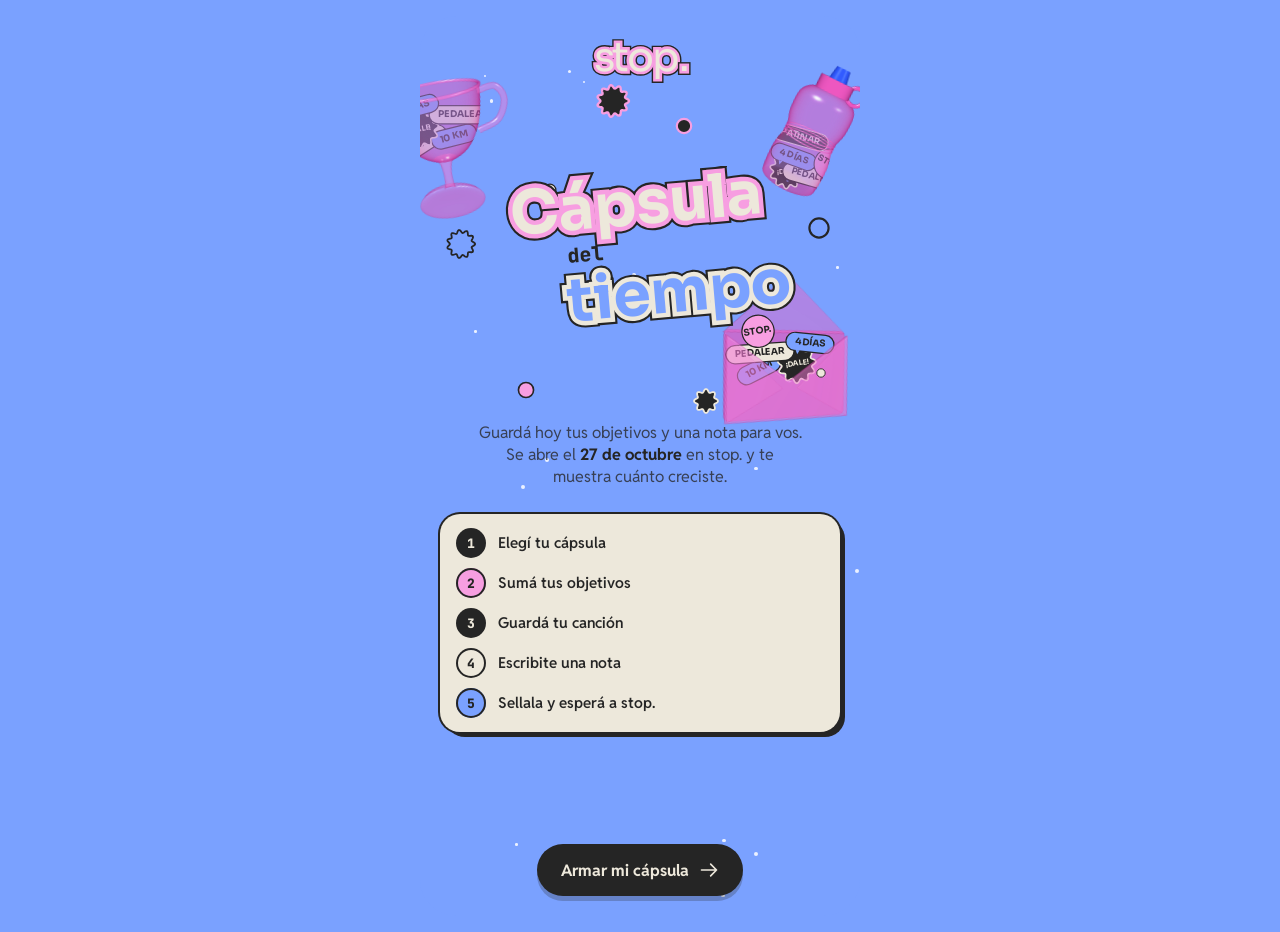
==== docs/index.html @ 155d619b "Canción, contexto, compartir con el grupo y logro Viaje en el tiempo - Paso nuevo para guardar una c" ====
<!doctype html>
<html lang="es">
<head>
  <meta charset="utf-8">
  <meta name="viewport" content="width=device-width, initial-scale=1, viewport-fit=cover">
  <meta name="theme-color" content="#7aa1ff">
  <meta name="description" content="Guardá tus objetivos y una nota para vos. Tu cápsula se abre el 27 de octubre en stop. y te muestra cuánto creciste.">
  <title>Cápsula del tiempo · stop.</title>
  <link rel="icon" href="assets/capsulas/trofeo-frente.png">
  <link rel="preconnect" href="https://fonts.googleapis.com">
  <link rel="preconnect" href="https://fonts.gstatic.com" crossorigin>
  <link href="https://fonts.googleapis.com/css2?family=JetBrains+Mono:wght@700;800&family=Reddit+Sans:wght@400;600;700&family=Sora:wght@400;600;700&display=swap" rel="stylesheet">
  <link rel="stylesheet" href="styles.css">
  <script src="config.js"></script>
  <script src="piezas.js" defer></script>
  <script src="app.js" defer></script>
</head>
<body data-tema="azul">
  <!-- Ícono del candado (botón de sellar y cápsula cerrada). -->
  <svg width="0" height="0" style="position:absolute" aria-hidden="true">
    <defs>
      <symbol id="d-candado" viewBox="0 0 100 100">
        <path d="M32 46V34a18 18 0 0 1 36 0v12" class="tr" style="stroke-width:8"/>
        <rect x="20" y="44" width="60" height="46" rx="12" fill="var(--rosa)" class="tr"/>
        <circle cx="50" cy="64" r="6" fill="var(--oscuro)"/>
        <path d="M50 66v10" class="tr"/>
      </symbol>
    </defs>
  </svg>

  <main class="app" id="app">

    <!-- ============ INICIO ============ -->
    <section class="pantalla pantalla--inicio" id="p-inicio" data-tema="azul" aria-labelledby="t-inicio">
      <div class="cielo" aria-hidden="true"></div>
      <header class="top" data-anim>
        <span class="header__lado" aria-hidden="true"></span>
        <span class="marca" role="img" aria-label="stop."><span class="sticker sticker--rosa" data-texto="stop" aria-hidden="true">stop</span><span class="sticker sticker--rosa marca__punto" data-texto="." aria-hidden="true">.</span></span>
        <span class="header__lado" aria-hidden="true"></span>
      </header>

      <!-- estado: sin cápsula -->
      <div class="estado" data-estado="vacio">
        <div class="hero">
          <div class="flotantes" id="flot-inicio" aria-hidden="true"></div>
          <div class="deco" id="deco-inicio" aria-hidden="true"></div>
          <h1 class="hero__titulo" id="t-inicio" tabindex="-1">
            <span class="sticker sticker--rosa" data-texto="Cápsula">Cápsula</span>
            <span class="hero__del">del</span>
            <span class="sticker sticker--crema" data-texto="tiempo">tiempo</span>
          </h1>
        </div>
        <p class="bajada bajada--centro" data-anim>Guardá hoy tus objetivos y una nota para vos. Se abre el <strong data-fecha-evento>27 de octubre</strong> en stop. y te muestra cuánto creciste.</p>
        <ol class="pasos" data-anim>
          <li><b>1</b><span>Elegí tu cápsula</span></li>
          <li><b>2</b><span>Sumá tus objetivos</span></li>
          <li><b>3</b><span>Guardá tu canción</span></li>
          <li><b>4</b><span>Escribite una nota</span></li>
          <li><b>5</b><span>Sellala y esperá a stop.</span></li>
        </ol>
      </div>

      <!-- estado: sellada, esperando -->
      <div class="estado" data-estado="sellada" hidden>
        <p class="etiqueta" data-anim>tu cápsula está sellada</p>
        <div class="escena escena--espera" data-anim>
          <div class="deco" id="deco-espera" aria-hidden="true"></div>
          <div class="envase-slot envase-slot--grande flota" id="envase-espera"></div>
          <span class="candado-badge" aria-hidden="true"><svg viewBox="0 0 100 100"><use href="#d-candado"/></svg></span>
        </div>
        <p class="espera__evento" data-anim>Se abre en <strong id="espera-evento"></strong></p>
        <div class="cuenta" id="cuenta" role="timer" aria-live="off" data-anim>
          <div><b data-u="d">00</b><span>días</span></div>
          <div><b data-u="h">00</b><span>horas</span></div>
          <div><b data-u="m">00</b><span>min</span></div>
          <div><b data-u="s">00</b><span>seg</span></div>
        </div>
        <p class="espera__fecha" id="espera-fecha" data-anim></p>
      </div>

      <!-- estado: lista para abrir -->
      <div class="estado" data-estado="lista" hidden>
        <p class="etiqueta etiqueta--vivo" data-anim>stop. en vivo</p>
        <div class="escena escena--espera" data-anim>
          <div class="rayos" aria-hidden="true"></div>
          <div class="deco" id="deco-lista" aria-hidden="true"></div>
          <div class="envase-slot envase-slot--grande tiembla" id="envase-lista"></div>
        </div>
        <h1 class="titulo-grande" data-anim>¡Tu cápsula se desbloqueó!</h1>
        <p class="bajada bajada--centro" id="lista-texto" data-anim></p>
      </div>

      <!-- estado: ya abierta -->
      <div class="estado" data-estado="abierta" hidden>
        <p class="etiqueta" data-anim>tu última cápsula</p>
        <div class="resumen-mini" id="resumen-mini" data-anim></div>
      </div>

      <footer class="pie" data-anim>
        <div class="acciones">
          <button class="btn btn--primario" id="btn-inicio" type="button">
            <span class="btn__texto">Armar mi cápsula</span>
            <svg viewBox="0 0 24 24" aria-hidden="true"><path d="M3 12h18M14 5l7 7-7 7"/></svg>
          </button>
          <button class="btn btn--secundario" id="btn-inicio-2" type="button" hidden></button>
        </div>
        <button class="link" id="btn-simular" type="button" hidden>Demo: simular que llegó el 27/10</button>
      </footer>
    </section>

    <!-- ============ CÓMO FUNCIONA (explicación, se puede omitir) ============ -->
    <section class="pantalla pantalla--intro" id="p-intro" data-tema="negro" aria-labelledby="t-intro" hidden>
      <div class="cielo" aria-hidden="true"></div>
      <header class="header" data-anim>
        <button class="icon-btn" data-volver type="button" aria-label="Volver">
          <svg viewBox="0 0 24 24" aria-hidden="true"><path d="M21 12H3M10 5l-7 7 7 7"/></svg>
        </button>
        <div class="barras-intro" id="barras-intro" aria-hidden="true"><i></i><i></i><i></i></div>
        <button class="link link--omitir" id="intro-omitir" type="button">Omitir</button>
      </header>
      <div class="collage" id="collage-intro" aria-hidden="true"></div>
      <div class="intro__textos" aria-live="polite">
        <span class="paso" id="intro-paso">1 de 3</span>
        <h1 class="intro__titulo" id="t-intro" tabindex="-1"></h1>
        <p class="bajada bajada--centro" id="intro-texto"></p>
      </div>
      <footer class="pie">
        <button class="btn btn--primario btn--ancho" id="intro-sig" type="button">
          <span class="btn__texto">Siguiente</span>
          <svg viewBox="0 0 24 24" aria-hidden="true"><path d="M3 12h18M14 5l7 7-7 7"/></svg>
        </button>
      </footer>
    </section>

    <!-- ============ PASO 1 · CÁPSULA ============ -->
    <section class="pantalla" id="p-envase" data-tema="negro" aria-labelledby="t-envase" hidden>
      <div class="cielo" aria-hidden="true"></div>
      <header class="header" data-anim>
        <button class="icon-btn" data-volver type="button" aria-label="Volver">
          <svg viewBox="0 0 24 24" aria-hidden="true"><path d="M21 12H3M10 5l-7 7 7 7"/></svg>
        </button>
        <div class="header__centro">
          <span class="paso">paso 1 de 5</span>
          <h1 class="header__titulo" id="t-envase" tabindex="-1">Elegí tu cápsula</h1>
        </div>
        <span class="header__lado" aria-hidden="true"></span>
      </header>

      <p class="pregunta" data-anim>¿Dónde vas a guardar tus objetivos?</p>

      <div class="carrusel" id="carrusel" role="radiogroup" aria-label="Tipo de cápsula" data-anim></div>
      <div class="puntos" id="puntos"></div>

      <footer class="pie" data-anim>
        <button class="btn btn--primario btn--ancho" data-siguiente type="button">
          Siguiente
          <svg viewBox="0 0 24 24" aria-hidden="true"><path d="M3 12h18M14 5l7 7-7 7"/></svg>
        </button>
        <div class="progreso" aria-hidden="true"><i class="on"></i><i></i><i></i><i></i><i></i></div>
      </footer>
    </section>

    <!-- ============ PASO 2 · OBJETIVOS ============ -->
    <section class="pantalla" id="p-objetivos" data-tema="azul" aria-labelledby="t-objetivos" hidden>
      <div class="cielo" aria-hidden="true"></div>
      <header class="header" data-anim>
        <button class="icon-btn" data-volver type="button" aria-label="Volver">
          <svg viewBox="0 0 24 24" aria-hidden="true"><path d="M21 12H3M10 5l-7 7 7 7"/></svg>
        </button>
        <div class="header__centro">
          <span class="paso">paso 2 de 5</span>
          <h1 class="header__titulo" id="t-objetivos" tabindex="-1">Sumá tus objetivos</h1>
        </div>
        <span class="header__lado" aria-hidden="true"></span>
      </header>

      <div class="contenido">
        <div class="llenando" data-anim>
          <div class="llenando__cap" id="cap-objetivos" aria-hidden="true"></div>
          <p class="llenando__txt" id="cap-contador" aria-live="polite">Tu cápsula está vacía</p>
        </div>
        <div class="pregunta-card" data-anim>
          <p class="pregunta-card__texto" id="pregunta" aria-live="polite"></p>
          <div class="pregunta-card__acciones">
            <button class="mini-btn mini-btn--fuerte" id="btn-sumar" type="button">
              <svg viewBox="0 0 24 24" aria-hidden="true"><path d="M12 5v14M5 12h14"/></svg>
              Sumar
            </button>
            <button class="mini-btn" id="btn-pregunta" type="button">
              <svg viewBox="0 0 24 24" aria-hidden="true"><path d="M4 12a8 8 0 0 1 14-5.3M20 12a8 8 0 0 1-14 5.3M18 3v4h-4M6 21v-4h4"/></svg>
              Otra pregunta
            </button>
            <button class="mini-btn" id="btn-aleatorio" type="button">
              <svg viewBox="0 0 24 24" aria-hidden="true"><path d="M3 7h3l10 10h5M3 17h3l3-3M14 10l2-3h5M18 4l3 3-3 3M18 14l3 3-3 3"/></svg>
              Aleatorio
            </button>
          </div>
        </div>
        <p class="ayuda" data-anim>Sumá todas las que quieras (hasta 6). Cada una entra a tu cápsula.</p>
        <div class="chips" id="chips" role="group" aria-label="Objetivos" data-anim></div>
        <div class="metas" id="metas" aria-live="polite"></div>
      </div>

      <footer class="pie" data-anim>
        <button class="btn btn--primario btn--ancho" data-siguiente type="button" aria-disabled="true">
          Siguiente
          <svg viewBox="0 0 24 24" aria-hidden="true"><path d="M3 12h18M14 5l7 7-7 7"/></svg>
        </button>
        <div class="progreso" aria-hidden="true"><i></i><i class="on"></i><i></i><i></i><i></i></div>
      </footer>
    </section>

    <!-- ============ PASO 3 · CANCIÓN ============ -->
    <section class="pantalla" id="p-cancion" data-tema="negro" aria-labelledby="t-cancion" hidden>
      <div class="cielo" aria-hidden="true"></div>
      <header class="header" data-anim>
        <button class="icon-btn" data-volver type="button" aria-label="Volver">
          <svg viewBox="0 0 24 24" aria-hidden="true"><path d="M21 12H3M10 5l-7 7 7 7"/></svg>
        </button>
        <div class="header__centro">
          <span class="paso">paso 3 de 5</span>
          <h1 class="header__titulo" id="t-cancion" tabindex="-1">Tu canción para darlo todo</h1>
        </div>
        <span class="header__lado" aria-hidden="true"></span>
      </header>

      <div class="contenido">
        <p class="bajada bajada--centro" data-anim>La que te pone en movimiento. Va a sonar cuando abras la cápsula el 27/10.</p>
        <div class="disco-elegido" id="disco-elegido" data-anim aria-live="polite"></div>
        <div class="buscador" data-anim>
          <svg viewBox="0 0 24 24" aria-hidden="true"><circle cx="11" cy="11" r="7"/><path d="M20 20l-4-4"/></svg>
          <label class="sr" for="in-cancion">Buscar una canción</label>
          <input id="in-cancion" type="search" placeholder="Buscá una canción o artista" autocomplete="off" enterkeyhint="search">
          <button class="mini-btn mini-btn--claro" id="btn-cancion-azar" type="button">
            <svg viewBox="0 0 24 24" aria-hidden="true"><path d="M3 7h3l10 10h5M3 17h3l3-3M14 10l2-3h5M18 4l3 3-3 3M18 14l3 3-3 3"/></svg>
            Aleatorio
          </button>
        </div>
        <ul class="canciones" id="canciones" role="listbox" aria-label="Canciones" data-anim></ul>
      </div>

      <footer class="pie" data-anim>
        <button class="btn btn--primario btn--ancho" data-siguiente type="button" aria-disabled="true">
          Siguiente
          <svg viewBox="0 0 24 24" aria-hidden="true"><path d="M3 12h18M14 5l7 7-7 7"/></svg>
        </button>
        <div class="progreso" aria-hidden="true"><i></i><i></i><i class="on"></i><i></i><i></i></div>
      </footer>
    </section>

    <!-- ============ PASO 4 · NOTA ============ -->
    <section class="pantalla" id="p-nota" data-tema="crema" aria-labelledby="t-nota" hidden>
      <div class="cielo" aria-hidden="true"></div>
      <header class="header" data-anim>
        <button class="icon-btn" data-volver type="button" aria-label="Volver">
          <svg viewBox="0 0 24 24" aria-hidden="true"><path d="M21 12H3M10 5l-7 7 7 7"/></svg>
        </button>
        <div class="header__centro">
          <span class="paso">paso 4 de 5</span>
          <h1 class="header__titulo" id="t-nota" tabindex="-1">Escribite una nota</h1>
        </div>
        <button class="link link--omitir" id="btn-omitir" type="button">Omitir</button>
      </header>

      <div class="contenido">
        <div class="preview" data-anim>
          <span class="preview__label">Así la vas a leer el 27/10</span>
          <div class="deco" id="deco-nota" aria-hidden="true"></div>
          <div class="nota-slot" id="slot-nota" role="img" aria-label="Vista previa de tu nota"></div>
        </div>

        <form id="form" novalidate autocomplete="off">
          <div class="campo" data-anim>
            <label class="campo__label" for="in-para">¿Para quién es?</label>
            <div class="input">
              <span class="input__prefijo" aria-hidden="true">para:</span>
              <input id="in-para" name="para" type="text" maxlength="20" value="mi yo del futuro"
                     autocapitalize="none" spellcheck="false" enterkeyhint="next">
            </div>
          </div>

          <div class="campo" id="campo-msg" data-anim>
            <label class="campo__label" for="in-msg">Tu mensaje</label>
            <div class="comienzos" role="group" aria-labelledby="ayuda-comienzos">
              <span class="comienzos__ayuda" id="ayuda-comienzos">Tocá una frase para empezar, o escribí lo tuyo</span>
              <div class="comienzos__lista">
                <button type="button" class="comienzo">Si estás leyendo esto</button>
                <button type="button" class="comienzo">Hoy me prometo</button>
                <button type="button" class="comienzo">No te olvides de</button>
                <button type="button" class="comienzo">Ojalá ya estés</button>
              </div>
            </div>
            <div class="textarea">
              <textarea id="in-msg" name="mensaje" maxlength="150" rows="3" placeholder="Hola, yo del futuro…"
                        enterkeyhint="done" aria-describedby="cont-msg"></textarea>
              <span class="contador contador--in" id="cont-msg">0 / 150</span>
            </div>
          </div>

          <fieldset class="campo colores" data-anim>
            <legend class="campo__label">Color de la nota</legend>
            <div class="colores__lista">
              <label class="swatch"><input type="radio" name="color" value="azul" checked><span class="swatch__c" style="--c:#7aa1ff"></span><span class="sr">Azul</span></label>
              <label class="swatch"><input type="radio" name="color" value="rosa"><span class="swatch__c" style="--c:#f79ee1"></span><span class="sr">Rosa</span></label>
            </div>
          </fieldset>
        </form>
      </div>

      <footer class="pie" data-anim>
        <button class="btn btn--primario btn--ancho" data-siguiente type="button" aria-disabled="true">
          Siguiente
          <svg viewBox="0 0 24 24" aria-hidden="true"><path d="M3 12h18M14 5l7 7-7 7"/></svg>
        </button>
        <div class="progreso" aria-hidden="true"><i></i><i></i><i></i><i class="on"></i><i></i></div>
      </footer>
    </section>

    <!-- ============ PASO 5 · SELLAR ============ -->
    <section class="pantalla" id="p-sellar" data-tema="negro" aria-labelledby="t-sellar" hidden>
      <div class="cielo" aria-hidden="true"></div>
      <header class="header" data-anim>
        <button class="icon-btn" data-volver type="button" aria-label="Volver">
          <svg viewBox="0 0 24 24" aria-hidden="true"><path d="M21 12H3M10 5l-7 7 7 7"/></svg>
        </button>
        <div class="header__centro">
          <span class="paso">paso 5 de 5</span>
          <h1 class="header__titulo" id="t-sellar" tabindex="-1">Sellala y mandala al 27/10</h1>
        </div>
        <span class="header__lado" aria-hidden="true"></span>
      </header>

      <div class="escena escena--sellar">
        <div class="deco" id="deco-sellar" aria-hidden="true"></div>
        <div class="nota-slot nota-slot--sellar" id="slot-sellar"></div>
        <div class="silueta" id="silueta-sellar" aria-hidden="true"></div>
        <div class="envase-slot envase-slot--grande" id="envase-sellar"></div>
        <span class="sello" id="sello" aria-hidden="true">s.</span>
        <div class="destello-sello" id="destello" aria-hidden="true"></div>
      </div>

      <footer class="pie" data-anim>
        <button class="mantener" id="btn-sellar" type="button" aria-describedby="ayuda-sellar">
          <svg class="mantener__aro" viewBox="0 0 80 80" aria-hidden="true"><circle cx="40" cy="40" r="36"/><circle class="mantener__avance" cx="40" cy="40" r="36"/></svg>
          <svg class="mantener__icono" viewBox="0 0 100 100" aria-hidden="true"><use href="#d-candado"/></svg>
        </button>
        <span class="ayuda-sellar" id="ayuda-sellar">Mantené presionado para sellar</span>
        <div class="progreso" aria-hidden="true"><i></i><i></i><i></i><i></i><i class="on"></i></div>
      </footer>
    </section>

    <!-- ============ SELLADA (toda la pantalla es la pieza para compartir) ============ -->
    <section class="pantalla pantalla--exito" id="p-sellada" data-tema="negro" aria-labelledby="t-sellada" hidden>
      <div class="cielo" aria-hidden="true"></div>
      <div class="deco" id="deco-exito" aria-hidden="true"></div>
      <header class="top">
        <span class="header__lado" aria-hidden="true"></span>
        <span class="marca marca--chica" role="img" aria-label="stop."><span class="sticker sticker--rosa" data-texto="stop" aria-hidden="true">stop</span><span class="sticker sticker--rosa marca__punto" data-texto="." aria-hidden="true">.</span></span>
        <button class="icon-btn" id="btn-cerrar" type="button" aria-label="Volver al inicio">
          <svg viewBox="0 0 24 24" aria-hidden="true"><path d="M5 5l14 14M19 5L5 19"/></svg>
        </button>
      </header>
      <div class="pieza" id="pieza">
        <span class="pieza__kicker">mi cápsula del tiempo</span>
        <h1 class="sticker sticker--azul sticker--grande" id="t-sellada" tabindex="-1" data-texto="¡Sellada!">¡Sellada!</h1>
        <div class="envase-slot envase-slot--pieza flota" id="envase-exito"></div>
        <p class="pieza__texto" id="pieza-texto"></p>
        <ul class="pieza__datos" id="pieza-datos"></ul>
      </div>
      <footer class="pie pie--compartir">
        <p class="ayuda ayuda--centro">Sacale captura y compartila en tus historias o share.</p>
        <div class="acciones acciones--fila">
          <button class="btn btn--primario" id="btn-historias" type="button">
            <svg viewBox="0 0 24 24" aria-hidden="true"><path d="M12 15V3M7 8l5-5 5 5M5 13v6a2 2 0 0 0 2 2h10a2 2 0 0 0 2-2v-6"/></svg>
            Historias o share
          </button>
          <button class="btn btn--secundario" data-grupo type="button">
            <svg viewBox="0 0 24 24" aria-hidden="true"><circle cx="9" cy="8" r="3.5"/><circle cx="17" cy="9" r="2.5"/><path d="M3 20c0-3.3 2.7-6 6-6s6 2.7 6 6M15 14.5c2.8 0 5 2 5 5"/></svg>
            Mi grupo
          </button>
        </div>
        <button class="link" id="btn-listo" type="button">Listo, volver al inicio</button>
      </footer>
    </section>
  </main>

  <!-- ============ HISTORIA (apertura estilo stories) ============ -->
  <div class="historia" id="historia" role="dialog" aria-modal="true" aria-label="Tu cápsula abierta" hidden>
    <div class="historia__barras" id="barras"></div>
    <button class="icon-btn historia__cerrar" id="historia-cerrar" type="button" aria-label="Cerrar">
      <svg viewBox="0 0 24 24" aria-hidden="true"><path d="M5 5l14 14M19 5L5 19"/></svg>
    </button>
    <div class="historia__slides" id="slides"></div>
    <button class="historia__zona historia__zona--atras" id="zona-atras" type="button" aria-label="Anterior"></button>
    <button class="historia__zona historia__zona--adelante" id="zona-adelante" type="button" aria-label="Siguiente"></button>
    <p class="historia__ayuda" id="historia-ayuda">Tocá para seguir</p>
  </div>

  <!-- ============ CARGA (stickers motivacionales, se puede omitir) ============ -->
  <div class="carga" id="carga" data-tema="negro" role="status" aria-live="polite" hidden>
    <div class="cielo" aria-hidden="true"></div>
    <button class="link link--omitir carga__omitir" id="carga-omitir" type="button">Omitir</button>
    <div class="collage" id="collage-carga" aria-hidden="true"></div>
    <p class="carga__texto" id="carga-texto"></p>
    <div class="carga__barra" aria-hidden="true"><i></i></div>
  </div>

  <!-- Compartir con tu grupo dentro de SPOT! -->
  <dialog class="sheet sheet--grupo" id="dlg-grupo" aria-labelledby="dlg-grupo-titulo">
    <span class="sheet__asa" aria-hidden="true"></span>
    <h2 id="dlg-grupo-titulo">Compartir con tu grupo</h2>
    <p id="dlg-grupo-texto">Tu grupo de SPOT! va a ver tu progreso.</p>
    <ul class="grupos" id="grupos"></ul>
    <div class="acciones">
      <button class="btn btn--primario btn--ancho" id="grupo-enviar" type="button" aria-disabled="true">Enviar</button>
      <button class="btn btn--secundario" id="grupo-cancelar" type="button">Cancelar</button>
    </div>
  </dialog>
  <div class="toast" id="toast" role="status" aria-live="polite" hidden></div>

  <dialog class="sheet" id="dlg-borrar" aria-labelledby="dlg-titulo">
    <h2 id="dlg-titulo">¿Romper la cápsula?</h2>
    <p>Se borra la que tenés sellada en este teléfono y empezás de nuevo.</p>
    <div class="acciones">
      <button class="btn btn--primario" id="dlg-seguir" type="button">Mejor no</button>
      <button class="btn btn--secundario" id="dlg-confirmar" type="button">Romperla</button>
    </div>
  </dialog>
</body>
</html>
---- docs/styles.css ----
/* ===== Cápsula del tiempo · stop. — identidad SPOT!/post. con estructura de Spotify Time Capsule =====
   Todo plano: fondos lisos, sombras duras, sin gradientes.
   Cada pantalla tiene su fondo (azul, rosa, crema o negro). Los tokens --t-* son la tinta del tema:
   oscura sobre color y crema sobre negro, así todo el texto se lee en cualquier fondo. */
:root {
  --crema: #ede8db;
  --azul: #7aa1ff;
  --rosa: #f79ee1;
  --oscuro: #252525;
  --f-titulo: 'Sora', system-ui, sans-serif;
  --f-texto: 'Reddit Sans', system-ui, sans-serif;
  --f-mono: 'JetBrains Mono', ui-monospace, monospace;
  --ease-out: cubic-bezier(.2, .8, .2, 1);
  --ease-rebote: cubic-bezier(.3, 1.5, .5, 1);
  color-scheme: light;
}

/* ---------- temas ---------- */
[data-tema] {
  --tinta: 37, 37, 37;
  --fg: var(--oscuro);
  --btn-bg: var(--oscuro);
  --btn-fg: var(--crema);
  --brillo-1: rgba(237, 232, 219, .85);
  --brillo-2: rgba(247, 158, 225, .9);
  --estrella: rgba(255, 255, 255, .85);
}
[data-tema="azul"] { --bg: var(--azul); }
[data-tema="rosa"] { --bg: var(--rosa); --brillo-2: rgba(122, 161, 255, .9); }
[data-tema="crema"] { --bg: var(--crema); --brillo-1: rgba(122, 161, 255, .7); --brillo-2: rgba(247, 158, 225, .8); --estrella: rgba(122, 161, 255, .7); }
[data-tema="negro"] {
  --bg: #1d1d1f;
  --tinta: 237, 232, 219;
  --fg: var(--crema);
  --btn-bg: var(--crema);
  --btn-fg: var(--oscuro);
  --brillo-1: rgba(122, 161, 255, .75);
  --brillo-2: rgba(247, 158, 225, .7);
  --estrella: rgba(237, 232, 219, .8);
  color-scheme: dark;
}
[data-tema] {
  --t-04: rgba(var(--tinta), .4);
  --t-06: rgba(var(--tinta), .07);
  --t-10: rgba(var(--tinta), .11);
  --t-15: rgba(var(--tinta), .17);
  --t-55: rgba(var(--tinta), .62);
  --t-70: rgba(var(--tinta), .78);
}

*, *::before, *::after { box-sizing: border-box; }
html { -webkit-text-size-adjust: 100%; }
body {
  margin: 0;
  background: var(--bg);
  color: var(--fg);
  font: 400 16px/1.35 var(--f-texto);
  -webkit-font-smoothing: antialiased;
  -webkit-tap-highlight-color: transparent;
  overflow-x: hidden;
  transition: background-color .5s var(--ease-out);
}
button, input, textarea { font: inherit; color: inherit; }
button { cursor: pointer; }
[hidden] { display: none !important; }
.sr { position: absolute; width: 1px; height: 1px; overflow: hidden; clip: rect(0 0 0 0); white-space: nowrap; }
svg { display: block; }
img { max-width: 100%; }
:focus-visible { outline: 3px solid var(--fg); outline-offset: 3px; }

.tr { stroke: var(--oscuro); stroke-width: var(--tr-w, 5); stroke-linecap: round; stroke-linejoin: round; }
.tr:not([fill]) { fill: none; }

/* ---------- estructura ---------- */
.app {
  position: relative;
  display: grid;
  grid-template-columns: minmax(0, 1fr);
  max-width: 440px;
  min-height: 100vh;
  min-height: 100dvh;
  margin: 0 auto;
}
.pantalla {
  position: relative;
  grid-area: 1 / 1;
  min-width: 0;
  display: flex;
  flex-direction: column;
  min-height: 100vh;
  min-height: 100dvh;
  padding-top: env(safe-area-inset-top);
  background: var(--bg);
  color: var(--fg);
  overflow: hidden;
  isolation: isolate;
  transition: background-color .5s var(--ease-out);
}
.pantalla > * { position: relative; z-index: 1; }
.pantalla.saliendo { pointer-events: none; z-index: 0; }
.pantalla.entrando { z-index: 1; }

/* cielo de estrellitas */
.cielo { position: absolute !important; inset: 0; z-index: 0 !important; pointer-events: none; }
.cielo i {
  position: absolute;
  width: var(--t); height: var(--t);
  border-radius: 50%;
  background: var(--estrella);
  animation: titilar var(--d) ease-in-out infinite;
}
@keyframes titilar { 0%, 100% { opacity: .15; transform: scale(.6); } 50% { opacity: 1; transform: scale(1.2); } }

.top {
  display: grid;
  grid-template-columns: 44px 1fr 44px;
  align-items: center;
  padding: 16px 16px 0;
}

.header {
  display: grid;
  grid-template-columns: 64px 1fr 64px;
  align-items: center;
  gap: 4px;
  min-height: 64px;
  padding: 10px 14px;
  margin: 6px 0 10px;
}
.header__centro { text-align: center; }
.paso {
  display: inline-block;
  padding: 3px 10px;
  border-radius: 20px;
  background: var(--t-10);
  font: 800 11px/16px var(--f-mono);
  text-transform: uppercase;
  letter-spacing: .04em;
}
.header__titulo {
  margin: 8px 0 0;
  font: 700 21px/1.2 var(--f-titulo);
  letter-spacing: -.02em;
  text-wrap: balance;
  outline: none;
}
.header__lado { width: 44px; height: 44px; }

.icon-btn {
  width: 44px; height: 44px;
  display: grid; place-items: center;
  border: 0; border-radius: 50%;
  background: var(--t-10);
  color: var(--fg);
  transition: background-color .2s, transform .15s;
}
.icon-btn svg { width: 22px; height: 22px; fill: none; stroke: currentColor; stroke-width: 2.2; stroke-linecap: round; stroke-linejoin: round; }
.icon-btn:hover { background: var(--t-15); }
.icon-btn:active { transform: scale(.9); }

.contenido { padding: 0 20px; }
.bajada { margin: 8px 0 12px; font-size: 16px; line-height: 22px; color: var(--t-70); }
.bajada--centro { text-align: center; max-width: 340px; margin-inline: auto; padding: 0 8px; }
.bajada strong { font-weight: 700; color: var(--fg); }
.ayuda { margin: 14px 0 0; font-size: 14px; line-height: 19px; color: var(--t-70); }
.ayuda--centro { text-align: center; padding: 0 24px; }
.tarjeta + .ayuda--centro { margin-top: 26px; }
.pregunta { margin: 10px 28px 6px; text-align: center; font: 600 17px/1.3 var(--f-titulo); color: var(--t-70); }

.etiqueta {
  margin: 20px auto 0;
  width: max-content;
  padding: 6px 12px;
  border-radius: 20px;
  background: var(--t-10);
  font: 800 12px/16px var(--f-mono);
  text-transform: uppercase;
}
.etiqueta--vivo { background: var(--crema); color: var(--oscuro); box-shadow: 0 0 0 2px var(--oscuro); }
.etiqueta--vivo::before {
  content: '';
  display: inline-block;
  width: 8px; height: 8px;
  margin-right: 8px;
  border-radius: 50%;
  background: #ff4d6d;
  vertical-align: 1px;
  animation: latir 1.1s ease-in-out infinite;
}
@keyframes latir { 50% { opacity: .2; } }
@keyframes sacudon { 0%, 80%, 100% { rotate: 0deg; } 84% { rotate: -14deg; } 88% { rotate: 12deg; } 92% { rotate: -6deg; } }

/* ---------- botones ---------- */
.btn {
  position: relative;
  display: inline-flex;
  align-items: center;
  justify-content: center;
  gap: 10px;
  min-height: 52px;
  padding: 12px 24px;
  border: 0;
  border-radius: 30px;
  font: 700 16px/21px var(--f-texto);
  white-space: nowrap;
  overflow: hidden;
  transition: background-color .25s, color .25s, transform .15s var(--ease-out), box-shadow .25s;
}
.btn svg { width: 20px; height: 20px; flex: none; fill: none; stroke: currentColor; stroke-width: 2; stroke-linecap: round; stroke-linejoin: round; }
.btn:active { transform: scale(.95); }
.btn--primario { background: var(--btn-bg); color: var(--btn-fg); box-shadow: 0 5px 0 rgba(var(--tinta), .25); }
.btn--primario:hover { transform: translateY(-2px); }
.btn--primario:not([aria-disabled="true"]) svg { animation: empujar 1.8s ease-in-out infinite; }
@keyframes empujar { 0%, 60%, 100% { translate: 0; } 75% { translate: 4px 0; } }
.btn--secundario { background: var(--t-10); color: var(--fg); }
.btn--secundario:hover { background: var(--t-15); }
.btn--ancho { min-width: 200px; }
.btn[aria-disabled="true"] { background: var(--t-10); color: var(--t-04); box-shadow: none; }
.link {
  border: 0; background: none; padding: 6px 8px;
  font: 700 14px var(--f-texto);
  color: var(--t-70);
  text-decoration: underline;
  text-underline-offset: 3px;
}
.link--omitir { justify-self: end; text-decoration: none; padding: 8px 12px; border-radius: 20px; background: var(--t-10); color: var(--fg); font-size: 13px; }
.mini-btn {
  display: inline-flex; align-items: center; gap: 6px;
  min-height: 38px;
  padding: 8px 14px;
  border: 0; border-radius: 20px;
  background: rgba(37, 37, 37, .08);
  color: var(--oscuro);
  font: 700 13px var(--f-texto);
  transition: transform .15s, background-color .2s;
}
.mini-btn svg { width: 16px; height: 16px; fill: none; stroke: currentColor; stroke-width: 2.2; stroke-linecap: round; stroke-linejoin: round; }
.mini-btn:active { transform: scale(.94); }
.mini-btn:hover { background: rgba(37, 37, 37, .14); }
.mini-btn--fuerte { background: var(--oscuro); color: var(--crema); }
.mini-btn--fuerte:hover { background: #000; }
.mini-btn[aria-disabled="true"] { opacity: .4; }
.sacudir { animation: sacudir .4s; }
@keyframes sacudir { 20% { translate: -6px 0; } 40% { translate: 5px 0; } 60% { translate: -3px 0; } 80% { translate: 2px 0; } }

.pie {
  margin-top: auto;
  display: flex;
  flex-direction: column;
  align-items: center;
  gap: 16px;
  padding: 24px 20px calc(20px + env(safe-area-inset-bottom));
}
.acciones { display: flex; flex-direction: column; align-items: center; gap: 12px; }
.progreso { display: flex; gap: 8px; }
.progreso i { width: 8px; height: 8px; border-radius: 4px; background: var(--t-15); transition: width .4s var(--ease-out); }
.progreso i.on { width: 30px; background: var(--fg); }

/* ---------- sticker: letra llena con contorno grueso (sin bordes internos rotos) ---------- */
.sticker {
  position: relative;
  display: inline-block;
  z-index: 0;
  font: 700 46px/1.05 var(--f-titulo);
  color: var(--crema);
}
.sticker::before, .sticker::after { content: attr(data-texto); position: absolute; inset: 0; white-space: nowrap; }
.sticker::before { z-index: -1; color: var(--c, var(--azul)); -webkit-text-stroke: .15em var(--c, var(--azul)); }
.sticker::after { z-index: -2; color: var(--oscuro); -webkit-text-stroke: .22em var(--oscuro); }
.sticker--azul { --c: var(--azul); }
.sticker--rosa { --c: var(--rosa); }
.sticker--crema { --c: var(--crema); color: var(--azul); }
.sticker--grande { display: block; margin: 10px auto 0; text-align: center; font-size: 32px; width: max-content; max-width: calc(100% - 32px); outline: none; }

/* logo del evento: Sora regular, interletrado cerrado, como post. */
.marca { justify-self: center; display: inline-flex; align-items: baseline; padding: 6px 10px; }
.marca .sticker { font: 400 40px/1 var(--f-titulo); letter-spacing: -.055em; }
.marca .sticker::before { -webkit-text-stroke-width: .13em; }
.marca .sticker::after { -webkit-text-stroke-width: .2em; }
.marca--chica .sticker { font-size: 30px; }
.marca__punto { margin-left: .02em; animation: picar 2.4s cubic-bezier(.3, 0, .5, 1) infinite; transform-origin: 50% 100%; }
@keyframes picar {
  0%, 55%, 100% { transform: translateY(0) scale(1, 1); }
  62% { transform: translateY(0) scale(1.25, .7); }
  75% { transform: translateY(-16px) scale(.9, 1.1); }
  88% { transform: translateY(0) scale(1.15, .85); }
}
.por { display: flex; align-items: center; gap: 6px; margin: -4px 0 0; font: 800 11px var(--f-mono); text-transform: uppercase; color: var(--t-55); }
.por img { width: 52px; height: auto; }
[data-tema="negro"] .por img { content: url(assets/logo-post-claro.png); }

/* ---------- inicio ---------- */
.estado { display: flex; flex-direction: column; }
.hero { position: relative; min-height: 330px; display: grid; place-items: center; }
.hero__titulo {
  position: relative; z-index: 3;
  margin: 0;
  display: flex; flex-direction: column; align-items: center;
  outline: none;
  transform: rotate(-5deg);
  animation: mecer 5s ease-in-out infinite alternate;
}
@keyframes mecer { to { transform: rotate(-1deg) translateY(-6px); } }
.hero__titulo > * { animation: caer .8s var(--ease-rebote) backwards; }
.hero__titulo > :nth-child(2) { animation-delay: .12s; }
.hero__titulo > :nth-child(3) { animation-delay: .24s; }
@keyframes caer { from { opacity: 0; transform: translateY(-50px) scale(.5) rotate(-12deg); } }
.hero__titulo .sticker { font-size: 60px; }
.hero__titulo .sticker--crema { margin-left: 70px; }
.hero__del { font: 800 20px var(--f-mono); margin: 2px 0 0 -110px; }

.pasos {
  list-style: none;
  margin: 14px 20px 0;
  padding: 14px 16px;
  display: grid; gap: 10px;
  border-radius: 20px;
  background: var(--crema);
  box-shadow: 0 0 0 2px var(--oscuro), 5px 5px 0 var(--oscuro);
}
.pasos li { display: flex; align-items: center; gap: 12px; font: 600 15px/1.3 var(--f-texto); animation: entrar-izq .5s var(--ease-out) backwards; }
.pasos li:nth-child(1) { animation-delay: .35s; } .pasos li:nth-child(2) { animation-delay: .45s; }
.pasos li:nth-child(3) { animation-delay: .55s; } .pasos li:nth-child(4) { animation-delay: .65s; } .pasos li:nth-child(5) { animation-delay: .75s; }
@keyframes entrar-izq { from { opacity: 0; transform: translateX(-16px); } }
.pasos b {
  flex: none;
  display: grid; place-items: center;
  width: 30px; height: 30px;
  border-radius: 50%;
  background: var(--oscuro);
  color: var(--crema);
  font: 800 13px var(--f-mono);
  animation: latido-b 3s ease-in-out infinite;
}
.pasos li:nth-child(2) b { animation-delay: .4s; background: var(--rosa); color: var(--oscuro); box-shadow: inset 0 0 0 2px var(--oscuro); }
.pasos li:nth-child(3) b { animation-delay: .8s; }
.pasos li:nth-child(4) b { animation-delay: 1.2s; background: var(--crema); color: var(--oscuro); box-shadow: inset 0 0 0 2px var(--oscuro); }
.pasos li:nth-child(5) b { animation-delay: 1.6s; background: var(--azul); color: var(--oscuro); box-shadow: inset 0 0 0 2px var(--oscuro); }
@keyframes latido-b { 0%, 80%, 100% { transform: scale(1); } 88% { transform: scale(1.18); } }

.titulo-grande { margin: 12px 24px 0; text-align: center; font: 700 28px/1.15 var(--f-titulo); letter-spacing: -.02em; }

/* cápsulas flotando en el inicio */
.flotantes { position: absolute; inset: -10px -20px; z-index: 1; pointer-events: none; }
.flotantes .envase {
  position: absolute;
  left: var(--x); top: var(--y);
  width: var(--s);
  rotate: var(--r);
  animation: aparecer-flot .8s var(--ease-rebote) calc(var(--i) * 90ms) backwards, deriva var(--d) ease-in-out calc(var(--i) * -1.1s) infinite alternate;
}
@keyframes aparecer-flot { from { opacity: 0; scale: .3; } }
@keyframes deriva {
  0% { transform: translate(0, 0) rotate(0deg); }
  50% { transform: translate(6px, -14px) rotate(6deg); }
  100% { transform: translate(-6px, 6px) rotate(-5deg); }
}

/* ---------- cápsulas ---------- */
.escena { position: relative; display: grid; place-items: center; }
.escena--espera { min-height: 340px; margin: 18px 0 22px; }
.envase-slot { position: relative; z-index: 2; }
.envase { position: relative; width: 210px; aspect-ratio: 1; max-width: 100%; container-type: inline-size; }
.envase-slot--grande .envase { width: min(270px, 68vw); }
.capsula img { position: absolute; inset: 0; width: 100%; height: 100%; object-fit: contain; user-select: none; -webkit-user-drag: none; pointer-events: none; }
.capsula__relleno {
  position: absolute; inset: 0;
  -webkit-mask-image: var(--mascara, none);
  mask-image: var(--mascara, none);
  -webkit-mask-size: 100% 100%;
  mask-size: 100% 100%;
}

/* ---------- stickers estilo post ---------- */
.st {
  --fs: 6.2cqw;
  --stbg: var(--azul);
  --stfg: var(--oscuro);
  --borde: var(--oscuro);
  position: absolute;
  left: var(--x); top: var(--y);
  transform: translate(-50%, -50%) rotate(var(--r, 0deg));
  display: inline-flex; align-items: center; justify-content: center;
  padding: .45em .9em .4em;
  border-radius: 999px;
  background: var(--stbg);
  color: var(--stfg);
  box-shadow: 0 0 0 .13em var(--borde);
  font: 700 var(--fs) / 1 var(--f-titulo);
  letter-spacing: -.01em;
  text-transform: uppercase;
  white-space: nowrap;
}
.st--azul { --stbg: var(--azul); }
.st--rosa { --stbg: var(--rosa); }
.st--crema { --stbg: var(--crema); }
.st--oscuro { --stbg: var(--oscuro); --stfg: var(--crema); --borde: var(--crema); }
.st__txt { position: relative; z-index: 1; }
.st--globo::before, .st--globo::after {
  content: '';
  position: absolute;
  left: 22%;
  border-style: solid;
  border-color: transparent;
}
.st--globo::before { bottom: -.62em; border-width: .62em .36em 0 .36em; border-top-color: var(--borde); margin-left: -.06em; }
.st--globo::after { bottom: -.42em; border-width: .48em .27em 0 .27em; border-top-color: var(--stbg); }
.st--circulo { width: 3.3em; height: 3.3em; padding: 0; border-radius: 50%; }
.st--flor { background: none; box-shadow: none; width: 4.4em; height: 4.4em; padding: 0; border-radius: 0; }
.st--flor svg { position: absolute; inset: 0; width: 100%; height: 100%; overflow: visible; animation: girar-lento 14s linear infinite; }
.st--flor path { fill: var(--stbg); stroke: var(--borde); stroke-width: 4; stroke-linejoin: round; }
.st--flor .st__txt { max-width: 3.6em; white-space: normal; text-align: center; font-size: .78em; line-height: 1.05; }
.st--grande { --fs: clamp(15px, 4.6vw, 20px); }

.collage { position: relative; height: 330px; margin: 0 8px; }
.collage .st { rotate: 0deg; animation: bambolear 3.2s ease-in-out calc(var(--i, 0) * -.45s) infinite alternate; }
@keyframes bambolear { from { rotate: -3deg; translate: 0 0; } to { rotate: 4deg; translate: 0 -6px; } }

.flota { animation: flotar-y 3.4s ease-in-out infinite alternate; }
@keyframes flotar-y { to { transform: translateY(-12px) rotate(3deg); } }
.tiembla .envase { animation: temblar 1.5s ease-in-out infinite; }
@keyframes temblar {
  0%, 55%, 100% { transform: rotate(0) scale(1); }
  60% { transform: rotate(-8deg) scale(1.04); } 66% { transform: rotate(8deg) scale(1.04); }
  72% { transform: rotate(-6deg); } 78% { transform: rotate(5deg); } 86% { transform: rotate(-2deg); }
}
/* apertura: salto de la cápsula */
.envase.abierta { animation: abrir .9s var(--ease-rebote) forwards; }
@keyframes abrir { 0% { transform: scale(1); } 30% { transform: scale(.85) rotate(-6deg); } 100% { transform: scale(1.08) rotate(3deg) translateY(-8px); } }
/* aros planos que giran detrás de la cápsula */
.rayos {
  position: absolute; z-index: 0;
  left: 50%; top: 50%;
  width: 290px; height: 290px;
  translate: -50% -50%;
  border-radius: 50%;
  border: 3px dashed var(--fg);
  opacity: .5;
  animation: girar-lento 16s linear infinite;
}
.rayos::after { content: ''; position: absolute; inset: 30px; border-radius: 50%; border: 3px dashed var(--fg); animation: girar-lento 10s linear infinite reverse; }

.candado-badge {
  position: absolute; z-index: 3;
  left: calc(50% + 56px); top: 60%;
  width: 58px; height: 58px;
  padding: 7px;
  border-radius: 50%;
  background: var(--crema);
  box-shadow: 0 0 0 2px var(--oscuro), 4px 4px 0 var(--oscuro);
  --tr-w: 6;
  animation: sacudon 3s ease-in-out infinite;
  transform-origin: 50% 0;
}
.candado-badge svg { width: 100%; height: 100%; }

.espera__evento { margin: 0 20px; text-align: center; font: 400 18px/1.3 var(--f-titulo); }
.espera__evento strong { font-weight: 700; }
.cuenta { display: grid; grid-template-columns: repeat(4, 1fr); gap: 8px; margin: 16px 20px 0; }
.cuenta div {
  display: flex; flex-direction: column; align-items: center; gap: 2px;
  padding: 14px 4px 10px;
  border-radius: 16px;
  color: var(--oscuro);
  box-shadow: inset 0 0 0 2px var(--oscuro);
  animation: entrar .5s var(--ease-rebote) backwards;
}
.cuenta div:nth-child(odd) { background: var(--azul); }
.cuenta div:nth-child(even) { background: var(--rosa); }
.cuenta div:nth-child(2) { animation-delay: .06s; } .cuenta div:nth-child(3) { animation-delay: .12s; } .cuenta div:nth-child(4) { animation-delay: .18s; }
.cuenta b { display: inline-block; font: 800 28px/1 var(--f-mono); font-variant-numeric: tabular-nums; }
.cuenta b.cambia { animation: flip .35s var(--ease-out); }
@keyframes flip { from { transform: translateY(-40%) scaleY(.4); opacity: 0; } }
.cuenta span { font-size: 12px; font-weight: 600; }
.espera__fecha { margin: 10px 20px 0; text-align: center; font-size: 13px; color: var(--t-55); }
.resumen-mini { margin: 14px 20px 0; display: grid; gap: 14px; }
.resumen-mini .nota-slot { padding: 6px 0 4px; }

/* ---------- paso 1: carrusel ---------- */
.carrusel {
  display: flex;
  margin-top: 4px;
  overflow-x: auto;
  scroll-snap-type: x mandatory;
  scrollbar-width: none;
}
.carrusel::-webkit-scrollbar { display: none; }
.opcion {
  flex: 0 0 100%;
  scroll-snap-align: center;
  display: flex; flex-direction: column; align-items: center; gap: 4px;
  padding: 12px 20px 6px;
  border: 0; background: none;
  color: inherit;
}
.opcion__escena { position: relative; display: grid; place-items: center; width: 100%; min-height: 320px; }
.opcion__escena .deco { z-index: 0; }
.opcion__escena .envase { width: min(290px, 74vw); animation: flotar-y 3.2s ease-in-out infinite alternate; }
.opcion[aria-checked="true"] .envase { animation: girar-y 5s ease-in-out infinite; }
@keyframes girar-y { 0%, 100% { transform: rotate(-4deg) scale(1); } 50% { transform: rotate(5deg) scale(1.05); } }
.opcion__nombre { margin-top: 22px; font: 700 28px/1.15 var(--f-titulo); letter-spacing: -.02em; }
.opcion__para { font: 800 12px var(--f-mono); text-transform: uppercase; color: var(--t-55); }
.puntos { display: flex; justify-content: center; gap: 4px; margin-top: 4px; }
.puntos button { width: 28px; height: 28px; display: grid; place-items: center; border: 0; padding: 0; background: none; }
.puntos button::before { content: ''; width: 8px; height: 8px; border-radius: 4px; background: var(--t-15); transition: width .35s var(--ease-out), background-color .2s; }
.puntos button.on::before { width: 22px; background: var(--fg); }

/* ---------- paso 2: objetivos ---------- */
.pregunta-card {
  position: relative;
  margin-top: 4px;
  padding: 18px 16px 14px;
  border-radius: 22px;
  background: var(--crema);
  color: var(--oscuro);
  box-shadow: 0 0 0 2px var(--oscuro), 6px 6px 0 var(--oscuro);
  overflow: hidden;
}
.pregunta-card__texto { margin: 0 0 14px; font: 700 21px/1.25 var(--f-titulo); letter-spacing: -.01em; min-height: 52px; }
.pregunta-card__texto.cambia { animation: entrar .45s var(--ease-rebote); }
.pregunta-card__acciones { display: flex; flex-wrap: wrap; gap: 8px; }
.chips { display: flex; flex-wrap: wrap; gap: 8px; margin-top: 10px; }
.chip {
  min-height: 40px;
  padding: 8px 14px;
  border: 0; border-radius: 20px;
  background: var(--t-10);
  font: 700 14px/18px var(--f-texto);
  transition: background-color .2s, color .2s, transform .15s, box-shadow .2s;
  animation: entrar .4s var(--ease-out) backwards;
}
.chip:nth-child(2) { animation-delay: .03s; } .chip:nth-child(3) { animation-delay: .06s; } .chip:nth-child(4) { animation-delay: .09s; }
.chip:nth-child(5) { animation-delay: .12s; } .chip:nth-child(6) { animation-delay: .15s; } .chip:nth-child(7) { animation-delay: .18s; }
.chip:nth-child(8) { animation-delay: .21s; } .chip:nth-child(9) { animation-delay: .24s; } .chip:nth-child(10) { animation-delay: .27s; } .chip:nth-child(11) { animation-delay: .3s; }
.chip:hover { background: var(--t-15); }
.chip:active { transform: scale(.95); }
.chip[aria-pressed="true"] { background: var(--oscuro); color: var(--crema); animation: pop .35s var(--ease-rebote); }
.chip[aria-pressed="true"]::before { content: '✓ '; }
.chip[aria-disabled="true"] { opacity: .45; }
@keyframes pop { 40% { transform: scale(1.12); } }
@keyframes entrar { from { opacity: 0; transform: translateY(10px); } }

.metas { display: grid; gap: 12px; margin-top: 16px; }
.meta {
  padding: 14px 16px 16px;
  border-radius: 20px;
  background: var(--crema);
  color: var(--oscuro);
  box-shadow: 0 0 0 2px var(--oscuro);
  animation: entrar .4s var(--ease-rebote);
}
.meta__top { display: flex; align-items: baseline; justify-content: space-between; gap: 8px; margin-bottom: 10px; }
.meta__nombre { font: 700 17px var(--f-titulo); }
.meta__unidad { font-size: 13px; color: rgba(37, 37, 37, .65); text-align: right; }
.meta__filas { display: grid; grid-template-columns: 1fr 1fr; gap: 10px; }
.meta__hint { font-size: 13px; color: rgba(37, 37, 37, .65); margin: 8px 0 0; }
.stepper { display: flex; flex-direction: column; gap: 6px; }
.stepper__label { font: 800 11px var(--f-mono); text-transform: uppercase; color: rgba(37, 37, 37, .65); }
.stepper__ctrl {
  display: flex; align-items: center; justify-content: space-between;
  height: 48px;
  padding: 0 4px;
  border-radius: 14px;
  background: #fff;
  color: var(--oscuro);
  box-shadow: inset 0 0 0 2px rgba(37, 37, 37, .15);
}
.stepper--meta .stepper__ctrl { background: var(--azul); box-shadow: inset 0 0 0 2px var(--oscuro); }
.stepper button { width: 40px; height: 40px; display: grid; place-items: center; border: 0; border-radius: 12px; background: transparent; font: 800 20px var(--f-mono); color: var(--oscuro); }
.stepper button:hover { background: rgba(37, 37, 37, .08); }
.stepper button:active { transform: scale(.9); }
.stepper output { font: 800 21px var(--f-mono); font-variant-numeric: tabular-nums; }

/* ---------- paso 3: nota ---------- */
.preview {
  position: relative;
  height: 230px;
  margin-top: 4px;
  border-radius: 22px;
  background: var(--t-06);
  overflow: hidden;
  display: grid; place-items: center;
}
.preview__label { position: absolute; top: 14px; left: 16px; font: 800 11px var(--f-mono); text-transform: uppercase; color: var(--t-55); }
.preview .nota-slot { position: relative; z-index: 1; animation: flotar-y 3.6s ease-in-out infinite alternate; }
.preview .nota { --rot: -3deg; }
form { margin: 0; }
.campo { margin: 18px 0 0; padding: 0; border: 0; min-width: 0; }
.campo__label { display: block; padding: 0; margin-bottom: 8px; font: 700 15px/19px var(--f-texto); }
.input {
  display: flex; align-items: center; gap: 8px;
  height: 52px;
  padding: 0 16px;
  border-radius: 14px;
  background: #fff;
  color: var(--oscuro);
  box-shadow: inset 0 0 0 2px rgba(37, 37, 37, .12);
  transition: box-shadow .2s;
}
.input:focus-within, .textarea:focus-within { box-shadow: inset 0 0 0 2px var(--azul), 0 0 0 4px rgba(122, 161, 255, .3); }
.input__prefijo { font: 800 16px var(--f-mono); }
.input input { flex: 1; min-width: 0; height: 100%; padding: 0; border: 0; outline: 0; background: transparent; font-size: 16px; color: var(--oscuro); }
::placeholder { color: rgba(37, 37, 37, .4); opacity: 1; }
.textarea { position: relative; border-radius: 14px; background: #fff; color: var(--oscuro); box-shadow: inset 0 0 0 2px rgba(37, 37, 37, .12); transition: box-shadow .2s; }
.textarea textarea { display: block; width: 100%; min-height: 100px; overflow: hidden; padding: 14px 16px 30px; border: 0; outline: 0; background: transparent; resize: none; font-size: 16px; line-height: 22px; color: var(--oscuro); }
.contador { font-variant-numeric: tabular-nums; color: rgba(37, 37, 37, .55); transition: color .2s; }
.contador.cerca { color: #c2409f; }
.contador--in { position: absolute; right: 16px; bottom: 8px; font-size: 12px; pointer-events: none; }
.comienzos { margin: -2px 0 10px; contain: inline-size; }
.comienzos__ayuda { display: block; margin-bottom: 8px; font-size: 13px; line-height: 17px; color: var(--t-70); }
.comienzos__lista { display: flex; gap: 8px; margin: 0 -20px; padding: 0 20px 2px; overflow-x: auto; scrollbar-width: none; }
.comienzos__lista::-webkit-scrollbar { display: none; }
.comienzo { flex: none; min-height: 40px; padding: 8px 14px; border: 0; border-radius: 20px; background: var(--t-10); font: 700 13px/17px var(--f-texto); white-space: nowrap; transition: background-color .2s, transform .15s; }
.comienzo:hover { background: var(--t-15); }
.comienzo:active { transform: scale(.95); }
.colores__lista { display: flex; gap: 12px; margin-left: -4px; }
.swatch { position: relative; display: grid; place-items: center; width: 52px; height: 52px; border-radius: 50%; cursor: pointer; }
.swatch input { position: absolute; inset: 0; margin: 0; opacity: 0; cursor: pointer; }
.swatch__c { width: 40px; height: 40px; border-radius: 50%; background: var(--c); box-shadow: inset 0 0 0 2px var(--oscuro); transition: transform .3s var(--ease-rebote), box-shadow .25s; }
.swatch:hover .swatch__c { transform: scale(1.08); }
.swatch input:checked + .swatch__c { box-shadow: inset 0 0 0 2px var(--oscuro), 0 0 0 3px var(--bg), 0 0 0 5px var(--fg); transform: scale(1.06); }
.swatch input:focus-visible + .swatch__c { outline: 3px solid var(--fg); outline-offset: 7px; }

/* ---------- paso 4: sellar ---------- */
.escena--sellar { flex: 1; min-height: 440px; display: grid; place-items: center; }
.escena--sellar > .envase-slot, .escena--sellar > .silueta { grid-area: 1 / 1; }
.escena--sellar .envase-slot { z-index: 2; margin-top: 90px; }
.silueta {
  z-index: 1;
  width: min(270px, 68vw);
  aspect-ratio: 1;
  margin-top: 90px;
  background: url("data:image/svg+xml,%3Csvg xmlns='http://www.w3.org/2000/svg' width='9' height='9'%3E%3Ccircle cx='4.5' cy='4.5' r='2.6' fill='%237aa1ff'/%3E%3C/svg%3E");
  -webkit-mask-image: var(--m1), var(--m2);
  mask-image: var(--m1), var(--m2);
  -webkit-mask-size: 100% 100%;
  mask-size: 100% 100%;
  -webkit-mask-repeat: no-repeat;
  mask-repeat: no-repeat;
  transform: translate(22px, 16px) scale(1.1);
  animation: silueta 4s ease-in-out infinite alternate;
}
@keyframes silueta { to { transform: translate(14px, 22px) scale(1.12) rotate(2deg); } }
.nota-slot--sellar { position: absolute; z-index: 3; top: 22px; left: 50%; translate: -50% 0; animation: flotar-y 3s ease-in-out infinite alternate; }
.nota-slot--sellar .nota { --rot: 5deg; }
.sello {
  position: absolute; z-index: 4;
  left: calc(50% + 46px); top: 46%;
  display: grid; place-items: center;
  width: 70px; height: 70px;
  border-radius: 50%;
  background: var(--rosa);
  color: var(--oscuro);
  box-shadow: 0 0 0 2.5px var(--oscuro), 0 0 0 8px var(--crema), 0 0 0 10px var(--oscuro);
  font: 700 28px var(--f-titulo);
  letter-spacing: -.05em;
  opacity: 0;
}
.destello-sello {
  position: absolute; z-index: 5; inset: 0;
  pointer-events: none;
  left: 50%; top: 55%; right: auto; bottom: auto;
  width: 120px; height: 120px;
  translate: -50% -50%;
  border-radius: 50%;
  background: var(--crema);
  opacity: 0;
}
.mantener {
  position: relative;
  width: 92px; height: 92px;
  padding: 0;
  border: 0; border-radius: 50%;
  background: var(--crema);
  box-shadow: 0 0 0 2px var(--oscuro), 0 6px 0 var(--azul);
  touch-action: none;
  user-select: none;
  -webkit-user-select: none;
  -webkit-touch-callout: none;
  transition: transform .2s var(--ease-out);
  --tr-w: 6;
}
.mantener.presionando { transform: scale(.92); }
.mantener::before { content: ''; position: absolute; inset: -6px; border-radius: 50%; border: 3px solid var(--azul); animation: onda-sello 1.8s ease-out infinite; pointer-events: none; }
.mantener.presionando::before { animation: none; opacity: 0; }
@keyframes onda-sello { from { transform: scale(1); opacity: .9; } to { transform: scale(1.55); opacity: 0; } }
.mantener__aro { position: absolute; inset: -7px; width: calc(100% + 14px); height: calc(100% + 14px); transform: rotate(-90deg); }
.mantener__aro circle { fill: none; stroke: var(--t-15); stroke-width: 5; }
.mantener__aro .mantener__avance { stroke: var(--rosa); stroke-linecap: round; stroke-dasharray: 226.2; stroke-dashoffset: 226.2; }
.mantener__icono { width: 48px; height: 48px; margin: auto; animation: sacudon 2.6s ease-in-out infinite; }
.ayuda-sellar { margin-top: -4px; font: 700 15px var(--f-texto); }

/* ---------- sellada: toda la pantalla es la pieza para compartir ---------- */
.pantalla--exito { overflow: hidden; }
.pantalla--exito .deco { z-index: 0; }
.pieza { flex: 1; display: flex; flex-direction: column; align-items: center; justify-content: center; gap: 14px; padding: 18px 24px 0; text-align: center; }
.pieza__kicker { font: 800 12px var(--f-mono); text-transform: uppercase; letter-spacing: .06em; color: var(--rosa); }
.pieza .sticker--grande { margin: 0; font-size: 40px; }
.envase-slot--pieza { margin: 10px 0; }
.envase-slot--pieza .envase { width: min(300px, 76vw); }
.pieza__texto { margin: 6px 0 0; font: 700 22px/1.25 var(--f-titulo); letter-spacing: -.01em; text-wrap: balance; }
.pieza__datos { list-style: none; margin: 0; padding: 0; display: flex; flex-wrap: wrap; justify-content: center; gap: 8px; }
.pieza__datos li { padding: 7px 12px; border-radius: 20px; background: var(--t-10); font: 700 13px var(--f-texto); }
.pieza__datos li:nth-child(2) { background: var(--rosa); color: var(--oscuro); }
.pie--compartir { gap: 14px; padding-top: 18px; }
.acciones--fila { flex-direction: row; flex-wrap: wrap; justify-content: center; gap: 10px; }
.acciones--fila .btn { padding-inline: 18px; }

/* ---------- misceláneas (puntos SPOT! + flores y puntos post.) ---------- */
.deco { position: absolute; inset: 0; pointer-events: none; z-index: 1; }
.deco__item {
  position: absolute;
  left: var(--x); top: var(--y);
  width: var(--s); height: var(--s);
  animation: flotar var(--d, 6s) ease-in-out var(--dl, 0s) infinite alternate;
}
.deco__item svg { width: 100%; height: 100%; overflow: visible; animation: aparecer-deco .6s var(--ease-rebote) calc(var(--i, 0) * 70ms) backwards; }
.deco__flor svg, .deco__flor-hueca svg { animation: aparecer-deco .6s var(--ease-rebote) calc(var(--i, 0) * 70ms) backwards, girar-lento 12s linear infinite; }
.deco__flor-hueca svg { animation-direction: normal, reverse; }
.deco__punto svg, .deco__punto-o svg { animation: aparecer-deco .6s var(--ease-rebote) calc(var(--i, 0) * 70ms) backwards, latido 2.4s ease-in-out calc(var(--i, 0) * -.4s) infinite; }
.deco__aro svg { animation: aparecer-deco .6s var(--ease-rebote) calc(var(--i, 0) * 70ms) backwards, respirar 3s ease-in-out calc(var(--i, 0) * -.5s) infinite alternate; }
@keyframes flotar { 0% { transform: translate(0, 0); } 50% { transform: translate(var(--fx, 4px), var(--fy, -10px)); } 100% { transform: translate(calc(var(--fx, 4px) * -1), calc(var(--fy, -10px) * -.6)); } }
@keyframes girar-lento { to { rotate: 360deg; } }
@keyframes latido { 0%, 100% { scale: 1; } 50% { scale: 1.3; } }
@keyframes respirar { from { scale: .8; } to { scale: 1.2; } }
@keyframes aparecer-deco { from { transform: scale(0); } }

/* ---------- la notita ---------- */
.nota-slot { display: grid; place-items: center; }
.nota-wrap { --u: .17px; display: inline-block; }
.nota {
  --w: 956;
  --sc: calc(85 * var(--u));
  display: flex;
  flex-direction: column;
  gap: calc(50 * var(--u));
  width: calc(var(--w) * var(--u));
  padding: calc((150 + 50) * var(--u)) calc(var(--pd, 100) * var(--u)) calc(130 * var(--u)) calc(100 * var(--u));
  background: var(--nota-bg, rgba(122, 161, 255, .8));
  color: var(--oscuro);
  overflow: hidden;
  transform: rotate(var(--rot, 0deg));
  transition: width .35s var(--ease-out), background-color .35s;
  -webkit-mask-image: radial-gradient(circle at 50% 0, transparent calc(31.5 * var(--u)), #000 calc(32.5 * var(--u)));
  mask-image: radial-gradient(circle at 50% 0, transparent calc(31.5 * var(--u)), #000 calc(32.5 * var(--u)));
  -webkit-mask-size: var(--sc) 100%;
  mask-size: var(--sc) 100%;
  -webkit-mask-repeat: repeat-x;
  mask-repeat: repeat-x;
  -webkit-mask-position: calc(13 * var(--u)) 0;
  mask-position: calc(13 * var(--u)) 0;
}
.nota[data-talle="S"] { --w: 619; --pd: 77; }
.nota[data-talle="M"] { --w: 956; }
.nota[data-talle="L"] { --w: 1044; }
.nota__para { margin: 0; font: 800 calc(64 * var(--u)) / calc(84 * var(--u)) var(--f-mono); overflow-wrap: anywhere; }
.nota__msg { margin: 0; font: 600 calc(64 * var(--u)) / calc(77.45 * var(--u)) var(--f-texto); overflow-wrap: anywhere; }
.nota__fecha { font: 800 calc(40 * var(--u)) / 1 var(--f-mono); opacity: .6; }
.nota__fecha:empty { display: none; }
.nota.vacia .nota__msg { opacity: .5; }
.nota-abierta .nota { --rot: -3deg; }

/* ---------- historia (apertura estilo stories) ---------- */
.historia {
  position: fixed; inset: 0;
  z-index: 40;
  display: flex; flex-direction: column;
  max-width: 440px;
  margin: 0 auto;
  background: var(--bg);
  color: var(--fg);
  transition: background-color .5s var(--ease-out);
  overflow: hidden;
}
.historia__barras { position: absolute; z-index: 5; top: calc(12px + env(safe-area-inset-top)); left: 12px; right: 64px; display: flex; gap: 4px; }
.historia__barras i { flex: 1; height: 4px; border-radius: 2px; background: var(--t-15); overflow: hidden; }
.historia__barras i b { display: block; height: 100%; width: 100%; background: var(--fg); transform-origin: left; transform: scaleX(0); }
.historia__barras i.hecha b { transform: scaleX(1); }
.historia__cerrar { position: absolute; z-index: 6; top: calc(2px + env(safe-area-inset-top)); right: 10px; }
.historia__slides { position: relative; z-index: 1; flex: 1; }
.historia__zona { position: absolute; z-index: 3; top: 60px; bottom: 60px; border: 0; background: transparent; padding: 0; }
.historia__zona--atras { left: 0; width: 30%; }
.historia__zona--adelante { right: 0; width: 70%; }
.historia.interactiva .historia__zona, .historia.interactiva .historia__ayuda { display: none; }
.historia__ayuda { position: absolute; z-index: 2; left: 0; right: 0; bottom: calc(14px + env(safe-area-inset-bottom)); margin: 0; text-align: center; font: 800 11px var(--f-mono); text-transform: uppercase; color: var(--t-55); animation: latir 2s ease-in-out infinite; }

.slide {
  position: absolute; inset: 0;
  display: flex; flex-direction: column; align-items: center;
  padding: calc(56px + env(safe-area-inset-top)) 24px calc(40px + env(safe-area-inset-bottom));
  text-align: center;
  background: var(--bg);
  color: var(--fg);
  overflow: hidden;
}
.slide .cielo, .slide .deco, .slide .flotantes { z-index: 0; }
.slide > *:not(.deco):not(.cielo):not(.flotantes) { position: relative; z-index: 1; }
.slide__kicker { margin: 8px 0 0; padding: 4px 12px; border-radius: 20px; background: var(--t-10); font: 800 12px/18px var(--f-mono); text-transform: uppercase; }
.slide__titulo { margin: 14px 0 0; font: 700 32px/1.12 var(--f-titulo); letter-spacing: -.02em; text-wrap: balance; }
.slide__texto { margin: 12px 0 0; max-width: 320px; font-size: 17px; line-height: 23px; color: var(--t-70); }
.slide__centro { flex: 1; display: grid; place-items: center; width: 100%; }
.slide__pie { display: flex; flex-direction: column; align-items: center; gap: 12px; width: 100%; }
.slide .metas { width: 100%; margin-top: 16px; padding: 3px; overflow-y: auto; }
.slide .meta { text-align: left; }

/* comparación de un objetivo */
.compara { width: 100%; display: flex; flex-direction: column; align-items: center; gap: 18px; }
.compara__nums { display: flex; align-items: flex-end; justify-content: center; gap: 18px; }
.num { display: flex; flex-direction: column; align-items: center; gap: 6px; }
.num b { font: 800 76px/0.9 var(--f-mono); font-variant-numeric: tabular-nums; }
.num--antes b { font-size: 36px; opacity: .55; }
.num span { font: 800 11px var(--f-mono); text-transform: uppercase; color: var(--t-70); }
.compara__flecha { width: 38px; height: 38px; margin-bottom: 20px; fill: none; stroke: currentColor; stroke-width: 2.4; stroke-linecap: round; stroke-linejoin: round; animation: empujar 1.6s ease-in-out infinite; }
.compara__unidad { margin-top: -8px; font-size: 16px; color: var(--t-70); }
.pista { position: relative; width: 100%; height: 60px; margin-top: 10px; }
.pista__riel { position: absolute; left: 0; right: 0; top: 24px; height: 14px; border-radius: 7px; background: rgba(237, 232, 219, .75); box-shadow: inset 0 0 0 2px var(--oscuro); overflow: hidden; }
.pista__lleno { position: absolute; top: 0; bottom: 0; left: 0; background: var(--oscuro); border-radius: 7px; transform-origin: left; }
.pista__marca { position: absolute; top: 0; translate: -50% 0; display: flex; flex-direction: column; align-items: center; font: 800 10px var(--f-mono); text-transform: uppercase; white-space: nowrap; }
.pista__marca::after { content: ''; position: absolute; top: 17px; width: 2px; height: 28px; background: currentColor; }
.pista__marca--meta::before { content: ''; position: absolute; top: 20px; width: 22px; height: 22px; border-radius: 50%; background: var(--rosa); box-shadow: inset 0 0 0 2px var(--oscuro); z-index: 1; animation: latido 1.6s ease-in-out infinite; }
.badge { display: inline-block; padding: 10px 18px; border-radius: 30px; background: var(--crema); color: var(--oscuro); box-shadow: inset 0 0 0 2px var(--oscuro), 4px 4px 0 var(--oscuro); font: 800 20px var(--f-mono); rotate: -4deg; }
.badge--rosa { background: var(--rosa); }

.resumen { width: 100%; display: grid; gap: 10px; margin-top: 16px; }
.resumen__fila { display: grid; grid-template-columns: 1fr auto; gap: 6px 12px; align-items: center; padding: 12px 14px; border-radius: 16px; background: var(--crema); color: var(--oscuro); box-shadow: inset 0 0 0 2px var(--oscuro); text-align: left; animation: entrar .5s var(--ease-rebote) backwards; }
.resumen__fila:nth-child(2) { animation-delay: .1s; } .resumen__fila:nth-child(3) { animation-delay: .2s; }
.resumen__fila strong { font: 700 15px var(--f-texto); }
.resumen__fila em { font: 800 15px var(--f-mono); font-style: normal; }
.resumen__fila small { grid-column: 1 / -1; font-size: 13px; color: rgba(37, 37, 37, .7); }
.mini-riel { grid-column: 1 / -1; height: 10px; border-radius: 5px; background: rgba(37, 37, 37, .12); overflow: hidden; }
.mini-riel i { display: block; height: 100%; background: var(--azul); box-shadow: inset 0 0 0 2px var(--oscuro); border-radius: 5px; transform-origin: left; animation: crecer 1s var(--ease-out) .3s backwards; }
@keyframes crecer { from { transform: scaleX(0); } }

/* ---------- paso 3: canción ---------- */
.disco-elegido { display: flex; align-items: center; gap: 18px; margin: 16px 0 18px; padding: 16px; border-radius: 22px; background: var(--t-06); box-shadow: inset 0 0 0 2px var(--t-15); }
.disco-elegido__txt { display: flex; flex-direction: column; gap: 3px; min-width: 0; }
.disco-elegido__txt small { font: 800 11px var(--f-mono); text-transform: uppercase; color: var(--rosa); }
.disco-elegido__txt strong { font: 700 20px/1.2 var(--f-titulo); overflow-wrap: anywhere; }
.disco-elegido__txt span { font-size: 14px; color: var(--t-70); }
.disco {
  flex: none;
  position: relative;
  display: grid; place-items: center;
  width: 92px; height: 92px;
  border-radius: 50%;
  background: #111;
  box-shadow: inset 0 0 0 8px #111, inset 0 0 0 10px #3a3a3a, inset 0 0 0 18px #111, inset 0 0 0 20px #3a3a3a, inset 0 0 0 28px #111, 0 0 0 2px var(--crema);
  animation: girar-lento 3.2s linear infinite;
}
.disco--vacio { background: var(--t-10); box-shadow: inset 0 0 0 2px var(--t-15); animation: none; }
.disco__etiqueta { display: grid; place-items: center; width: 38%; aspect-ratio: 1; border-radius: 50%; background: var(--rosa); color: var(--oscuro); font: 800 11px var(--f-mono); }
.disco--grande { width: min(240px, 62vw); height: auto; aspect-ratio: 1; box-shadow: inset 0 0 0 14px #111, inset 0 0 0 17px #3a3a3a, inset 0 0 0 32px #111, inset 0 0 0 35px #3a3a3a, inset 0 0 0 50px #111, inset 0 0 0 53px #3a3a3a, 0 0 0 3px var(--crema); }
.disco--grande .disco__etiqueta { font-size: 22px; }
.buscador { display: flex; align-items: center; gap: 8px; height: 52px; padding: 0 6px 0 14px; border-radius: 16px; background: #fff; color: var(--oscuro); }
.buscador > svg { width: 20px; height: 20px; flex: none; fill: none; stroke: currentColor; stroke-width: 2.2; stroke-linecap: round; }
.buscador input { flex: 1; min-width: 0; height: 100%; border: 0; outline: 0; background: transparent; font-size: 16px; color: var(--oscuro); }
.buscador:focus-within { box-shadow: 0 0 0 3px var(--azul); }
.mini-btn--claro { background: var(--azul); color: var(--oscuro); }
.canciones { list-style: none; margin: 14px 0 0; padding: 0; display: grid; gap: 4px; }
.cancion { width: 100%; display: flex; align-items: center; gap: 14px; padding: 8px 10px; border: 0; border-radius: 16px; background: transparent; text-align: left; transition: background-color .2s, transform .15s; animation: entrar .4s var(--ease-out) backwards; }
.cancion:hover { background: var(--t-06); }
.cancion:active { transform: scale(.98); }
.cancion[aria-selected="true"] { background: var(--t-10); }
.cancion__txt { flex: 1; min-width: 0; display: flex; flex-direction: column; gap: 2px; }
.cancion__txt strong { font: 700 16px/1.2 var(--f-texto); }
.cancion__txt small { font-size: 13px; color: var(--t-55); }
.cancion__check { flex: none; width: 24px; height: 24px; border-radius: 50%; box-shadow: inset 0 0 0 2px var(--t-15); }
.cancion[aria-selected="true"] .cancion__check { background: var(--rosa); box-shadow: inset 0 0 0 2px var(--crema); animation: pop .35s var(--ease-rebote); }
.tapa { flex: none; display: grid; place-items: center; width: 48px; height: 48px; border-radius: 10px; font: 800 14px var(--f-mono); color: var(--oscuro); }
.tapa--azul { background: var(--azul); } .tapa--rosa { background: var(--rosa); } .tapa--crema { background: var(--crema); }
.slide__cancion { margin: 0 0 22px; display: flex; flex-direction: column; gap: 4px; }
.slide__cancion strong { font: 700 24px/1.2 var(--f-titulo); }
.slide__cancion span { color: var(--t-70); }

/* ---------- aviso ---------- */
.toast {
  position: fixed; z-index: 80;
  left: 50%; bottom: calc(24px + env(safe-area-inset-bottom));
  width: max-content; max-width: min(400px, calc(100vw - 32px));
  padding: 14px 18px;
  border-radius: 16px;
  background: var(--crema); color: var(--oscuro);
  box-shadow: 0 0 0 2px var(--oscuro), 4px 4px 0 var(--oscuro);
  font: 700 15px/1.3 var(--f-texto);
  transform: translate(-50%, 30px); opacity: 0;
  transition: transform .35s var(--ease-rebote), opacity .25s;
}
.toast.visible { transform: translate(-50%, 0); opacity: 1; }

/* ---------- compartir con el grupo ---------- */
.sheet__asa { display: block; width: 44px; height: 5px; margin: -12px auto 16px; border-radius: 3px; background: rgba(37, 37, 37, .2); }
.grupos { list-style: none; margin: 0 0 20px; padding: 0; display: grid; gap: 6px; text-align: left; }
.grupo { width: 100%; display: flex; align-items: center; gap: 12px; padding: 10px 12px; border: 0; border-radius: 16px; background: rgba(37, 37, 37, .06); color: var(--oscuro); transition: background-color .2s, transform .15s; }
.grupo:active { transform: scale(.98); }
.grupo[aria-pressed="true"] { background: rgba(122, 161, 255, .35); }
.grupo__avatar { flex: none; display: grid; place-items: center; width: 44px; height: 44px; border-radius: 50%; box-shadow: inset 0 0 0 2px var(--oscuro); font: 800 13px var(--f-mono); }
.grupo__avatar--azul { background: var(--azul); } .grupo__avatar--rosa { background: var(--rosa); } .grupo__avatar--crema { background: #fff; }
.grupo__txt { flex: 1; display: flex; flex-direction: column; gap: 2px; }
.grupo__txt strong { font: 700 16px var(--f-texto); }
.grupo__txt small { font-size: 13px; color: rgba(37, 37, 37, .65); }
.grupo__check { flex: none; width: 26px; height: 26px; border-radius: 50%; box-shadow: inset 0 0 0 2px rgba(37, 37, 37, .3); }
.grupo[aria-pressed="true"] .grupo__check { background: var(--oscuro); box-shadow: inset 0 0 0 7px var(--azul); animation: pop .35s var(--ease-rebote); }

/* ---------- logro "Viaje en el tiempo" (estética de los logros de post.) ---------- */
.logro { position: relative; width: calc(100% + 48px); height: 300px; margin: 6px -24px 18px; display: grid; place-items: center; }
.logro__banda { position: absolute; left: -20%; right: -20%; top: 50%; height: 130px; translate: 0 -50%; rotate: -18deg; background: rgba(122, 161, 255, .28); }
.logro__onda { position: absolute; left: 0; width: 100%; top: 50%; height: 60px; translate: 0 -50%; overflow: visible; }
.logro__onda path { fill: none; stroke: var(--crema); stroke-width: 3; }
.logro__insignia { position: relative; width: 210px; }
.insignia { width: 100%; height: auto; overflow: visible; display: block; animation: bambolear 3s ease-in-out infinite alternate; }
.insignia__borde { fill: var(--crema); stroke: var(--crema); stroke-width: 18; stroke-linejoin: round; }
.insignia__fondo { fill: var(--azul); }
.insignia__puntos { fill: var(--oscuro); }
.aguja { transform-box: view-box; transform-origin: 100px 112px; }

/* ---------- cómo funciona ---------- */
.barras-intro { display: flex; gap: 4px; align-self: center; }
.barras-intro i { flex: 1; height: 4px; border-radius: 2px; background: var(--t-15); overflow: hidden; }
.barras-intro i b { display: block; height: 100%; background: var(--fg); transform-origin: left; transform: scaleX(0); }
.barras-intro i.hecha b { transform: scaleX(1); }
.pantalla--intro .collage { flex: 1; min-height: 320px; }
.intro__textos { display: flex; flex-direction: column; align-items: center; padding: 0 24px; text-align: center; }
.intro__titulo { margin: 10px 0 0; font: 700 28px/1.15 var(--f-titulo); letter-spacing: -.02em; text-wrap: balance; outline: none; }
.intro__textos .bajada { margin-top: 10px; }

/* ---------- paso 2: la cápsula se va llenando ---------- */
.llenando { display: flex; align-items: center; gap: 12px; margin: -4px 0 12px; }
.llenando__cap { flex: none; width: 128px; }
.llenando__cap .envase { width: 128px; }
.llenando__txt { margin: 0; font: 700 18px/1.25 var(--f-titulo); }
.llenando__txt.cambia { animation: pop .4s var(--ease-rebote); }

/* ---------- carga con stickers motivacionales ---------- */
.carga {
  position: fixed; inset: 0;
  z-index: 60;
  max-width: 440px;
  margin: 0 auto;
  display: flex; flex-direction: column; justify-content: center;
  background: var(--bg);
  color: var(--fg);
  overflow: hidden;
}
.carga > * { position: relative; z-index: 1; }
.carga .collage { height: 360px; }
.carga__omitir { position: absolute; top: calc(14px + env(safe-area-inset-top)); right: 14px; z-index: 2; }
.carga__texto { margin: 10px 24px 0; text-align: center; font: 700 22px/1.25 var(--f-titulo); }
.carga__barra { width: 160px; height: 6px; margin: 18px auto 0; border-radius: 3px; background: var(--t-15); overflow: hidden; }
.carga__barra i { display: block; height: 100%; background: var(--fg); transform-origin: left; transform: scaleX(0); }

/* ---------- confirmación ---------- */
.sheet {
  position: fixed; inset: auto 0 0 0;
  width: 100%; max-width: 440px;
  margin: 0 auto;
  padding: 28px 20px calc(24px + env(safe-area-inset-bottom));
  border: 0; border-radius: 24px 24px 0 0;
  background: var(--crema);
  color: var(--oscuro);
  text-align: center;
  --btn-bg: var(--oscuro); --btn-fg: var(--crema); --fg: var(--oscuro);
  --t-04: rgba(37, 37, 37, .4); --t-10: rgba(37, 37, 37, .1); --t-15: rgba(37, 37, 37, .16);
}
.sheet[open] { animation: subir .35s var(--ease-out); }
.sheet::backdrop { background: rgba(0, 0, 0, .5); }
.sheet h2 { margin: 0; font: 700 21px/1.3 var(--f-titulo); }
.sheet p { margin: 8px 0 22px; font-size: 15px; color: rgba(37, 37, 37, .75); }
@keyframes subir { from { transform: translateY(100%); } }

@media (min-width: 600px) {
  body { padding-block: 16px; }
  .pantalla { min-height: calc(100dvh - 32px); border-radius: 36px; }
}

@media (prefers-reduced-motion: reduce) {
  *, *::before, *::after { animation-duration: .01ms !important; animation-iteration-count: 1 !important; transition-duration: .01ms !important; }
}
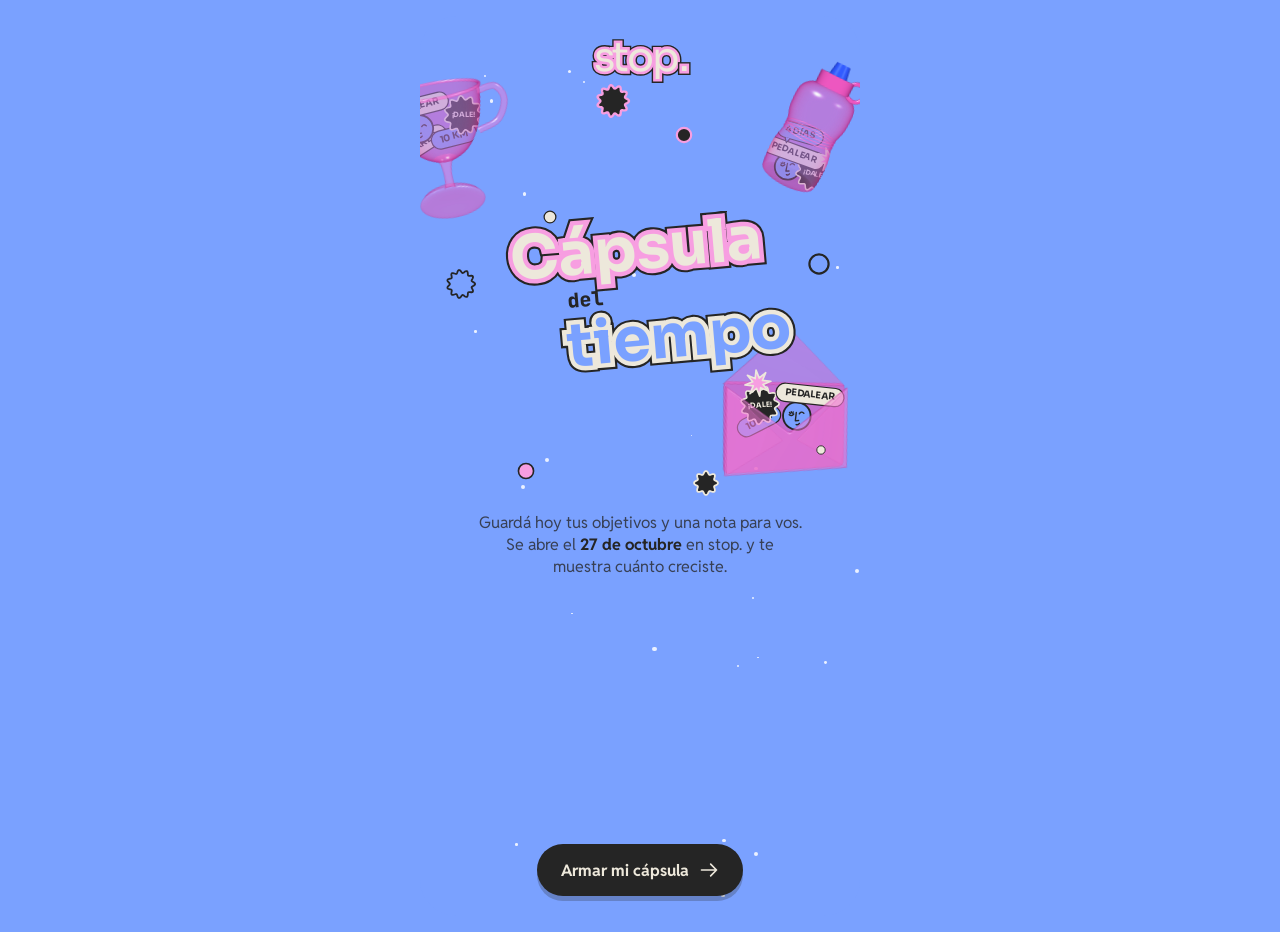
==== commit 04679d42: "Ajustes de nota y portada - Paso 4: la nota de la vista previa queda debajo del texto. - Paso 5: la " ====
--- a/docs/index.html
+++ b/docs/index.html
@@ -51,13 +51,6 @@
           </h1>
         </div>
         <p class="bajada bajada--centro" data-anim>Guardá hoy tus objetivos y una nota para vos. Se abre el <strong data-fecha-evento>27 de octubre</strong> en stop. y te muestra cuánto creciste.</p>
-        <ol class="pasos" data-anim>
-          <li><b>1</b><span>Elegí tu cápsula</span></li>
-          <li><b>2</b><span>Sumá tus objetivos</span></li>
-          <li><b>3</b><span>Guardá tu canción</span></li>
-          <li><b>4</b><span>Escribite una nota</span></li>
-          <li><b>5</b><span>Sellala y esperá a stop.</span></li>
-        </ol>
       </div>
 
       <!-- estado: sellada, esperando -->
--- a/docs/styles.css
+++ b/docs/styles.css
@@ -291,7 +291,7 @@
 
 /* ---------- inicio ---------- */
 .estado { display: flex; flex-direction: column; }
-.hero { position: relative; min-height: 330px; display: grid; place-items: center; }
+.hero { position: relative; min-height: 420px; display: grid; place-items: center; }
 .hero__titulo {
   position: relative; z-index: 3;
   margin: 0;
@@ -308,35 +308,6 @@
 .hero__titulo .sticker { font-size: 60px; }
 .hero__titulo .sticker--crema { margin-left: 70px; }
 .hero__del { font: 800 20px var(--f-mono); margin: 2px 0 0 -110px; }
-
-.pasos {
-  list-style: none;
-  margin: 14px 20px 0;
-  padding: 14px 16px;
-  display: grid; gap: 10px;
-  border-radius: 20px;
-  background: var(--crema);
-  box-shadow: 0 0 0 2px var(--oscuro), 5px 5px 0 var(--oscuro);
-}
-.pasos li { display: flex; align-items: center; gap: 12px; font: 600 15px/1.3 var(--f-texto); animation: entrar-izq .5s var(--ease-out) backwards; }
-.pasos li:nth-child(1) { animation-delay: .35s; } .pasos li:nth-child(2) { animation-delay: .45s; }
-.pasos li:nth-child(3) { animation-delay: .55s; } .pasos li:nth-child(4) { animation-delay: .65s; } .pasos li:nth-child(5) { animation-delay: .75s; }
-@keyframes entrar-izq { from { opacity: 0; transform: translateX(-16px); } }
-.pasos b {
-  flex: none;
-  display: grid; place-items: center;
-  width: 30px; height: 30px;
-  border-radius: 50%;
-  background: var(--oscuro);
-  color: var(--crema);
-  font: 800 13px var(--f-mono);
-  animation: latido-b 3s ease-in-out infinite;
-}
-.pasos li:nth-child(2) b { animation-delay: .4s; background: var(--rosa); color: var(--oscuro); box-shadow: inset 0 0 0 2px var(--oscuro); }
-.pasos li:nth-child(3) b { animation-delay: .8s; }
-.pasos li:nth-child(4) b { animation-delay: 1.2s; background: var(--crema); color: var(--oscuro); box-shadow: inset 0 0 0 2px var(--oscuro); }
-.pasos li:nth-child(5) b { animation-delay: 1.6s; background: var(--azul); color: var(--oscuro); box-shadow: inset 0 0 0 2px var(--oscuro); }
-@keyframes latido-b { 0%, 80%, 100% { transform: scale(1); } 88% { transform: scale(1.18); } }
 
 .titulo-grande { margin: 12px 24px 0; text-align: center; font: 700 28px/1.15 var(--f-titulo); letter-spacing: -.02em; }
 
@@ -411,6 +382,19 @@
 .st--flor path { fill: var(--stbg); stroke: var(--borde); stroke-width: 4; stroke-linejoin: round; }
 .st--flor .st__txt { max-width: 3.6em; white-space: normal; text-align: center; font-size: .78em; line-height: 1.05; }
 .st--grande { --fs: clamp(15px, 4.6vw, 20px); }
+/* caritas de línea y estrella: sin texto, disco de color con borde */
+.st--cara, .st--estrella { background: none; box-shadow: none; padding: 0; width: 3.3em; height: 3.3em; border-radius: 0; }
+.st--cara svg, .st--estrella svg { position: absolute; inset: 0; width: 100%; height: 100%; overflow: visible; }
+.st__disco { fill: var(--stbg); stroke: var(--crema); stroke-width: 6; stroke-linejoin: round; }
+.st--cara .st__disco { stroke: var(--oscuro); }
+.st__rasgo { fill: none; stroke: var(--oscuro); stroke-width: 4.5; stroke-linecap: round; stroke-linejoin: round; }
+.st__rasgo--lleno { fill: var(--oscuro); stroke-width: 2; }
+.st--cara.st--oscuro .st__rasgo { stroke: var(--crema); } .st--cara.st--oscuro .st__rasgo--lleno { fill: var(--crema); }
+.st--estrella { width: 3em; height: 3em; }
+.st--estrella svg { animation: girar-lento 10s linear infinite; }
+.st--cara svg { animation: guino 4s ease-in-out infinite; transform-origin: 50% 50%; }
+@keyframes guino { 0%, 86%, 100% { transform: rotate(0); } 90% { transform: rotate(-10deg) scale(1.06); } 95% { transform: rotate(8deg); } }
+.st--grande.st--cara, .st--grande.st--estrella { --fs: clamp(19px, 5.8vw, 25px); }
 
 .collage { position: relative; height: 330px; margin: 0 8px; }
 .collage .st { rotate: 0deg; animation: bambolear 3.2s ease-in-out calc(var(--i, 0) * -.45s) infinite alternate; }
@@ -574,8 +558,9 @@
 /* ---------- paso 3: nota ---------- */
 .preview {
   position: relative;
-  height: 230px;
+  height: 270px;
   margin-top: 4px;
+  padding: 46px 0 18px;
   border-radius: 22px;
   background: var(--t-06);
   overflow: hidden;
@@ -641,7 +626,7 @@
   animation: silueta 4s ease-in-out infinite alternate;
 }
 @keyframes silueta { to { transform: translate(14px, 22px) scale(1.12) rotate(2deg); } }
-.nota-slot--sellar { position: absolute; z-index: 3; top: 22px; left: 50%; translate: -50% 0; animation: flotar-y 3s ease-in-out infinite alternate; }
+.nota-slot--sellar { position: absolute; z-index: 0; top: 74px; left: 50%; translate: -50% 0; animation: flotar-y 3s ease-in-out infinite alternate; }
 .nota-slot--sellar .nota { --rot: 5deg; }
 .sello {
   position: absolute; z-index: 4;
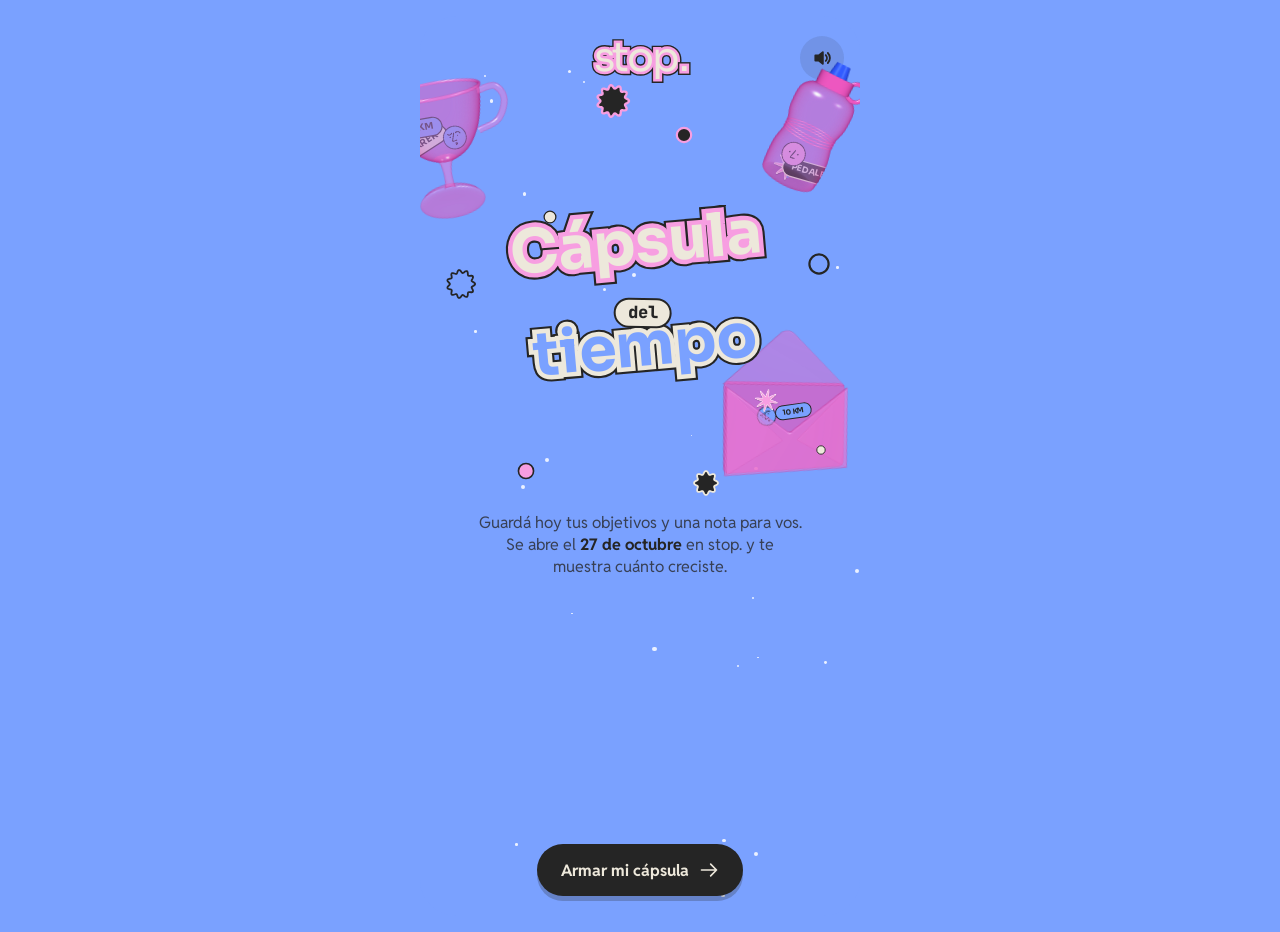
==== commit 0eb2a37b: "Sonidos sutiles al tocar botones y botón para silenciarlos Co-Authored-By: Claude Opus 5.5 <noreply@" ====
--- a/docs/index.html
+++ b/docs/index.html
@@ -36,7 +36,9 @@
       <header class="top" data-anim>
         <span class="header__lado" aria-hidden="true"></span>
         <span class="marca" role="img" aria-label="stop."><span class="sticker sticker--rosa" data-texto="stop" aria-hidden="true">stop</span><span class="sticker sticker--rosa marca__punto" data-texto="." aria-hidden="true">.</span></span>
-        <span class="header__lado" aria-hidden="true"></span>
+        <button class="icon-btn icon-btn--sonido" id="btn-sonido" type="button" aria-pressed="true" aria-label="Sonidos activados">
+          <svg viewBox="0 0 24 24" aria-hidden="true"><path class="s-base" d="M4 9h4l5-4v14l-5-4H4z"/><path class="s-on" d="M16.5 8.5a5 5 0 0 1 0 7M19 6a8.5 8.5 0 0 1 0 12"/><path class="s-off" d="M16 9l5 6M21 9l-5 6"/></svg>
+        </button>
       </header>
 
       <!-- estado: sin cápsula -->
--- a/docs/styles.css
+++ b/docs/styles.css
@@ -156,6 +156,11 @@
 }
 .icon-btn svg { width: 22px; height: 22px; fill: none; stroke: currentColor; stroke-width: 2.2; stroke-linecap: round; stroke-linejoin: round; }
 .icon-btn:hover { background: var(--t-15); }
+.icon-btn--sonido svg { width: 20px; height: 20px; }
+.icon-btn--sonido .s-base { fill: currentColor; stroke: currentColor; }
+.icon-btn--sonido .s-off, .icon-btn--sonido[aria-pressed="false"] .s-on { display: none; }
+.icon-btn--sonido[aria-pressed="false"] .s-off { display: block; }
+.icon-btn--sonido[aria-pressed="false"] { opacity: .6; }
 .icon-btn:active { transform: scale(.9); }
 
 .contenido { padding: 0 20px; }
@@ -168,6 +173,8 @@
 .pregunta { margin: 10px 28px 6px; text-align: center; font: 600 17px/1.3 var(--f-titulo); color: var(--t-70); }
 
 .etiqueta {
+  position: relative;
+  z-index: 3;
   margin: 20px auto 0;
   width: max-content;
   padding: 6px 12px;
@@ -306,8 +313,8 @@
 .hero__titulo > :nth-child(3) { animation-delay: .24s; }
 @keyframes caer { from { opacity: 0; transform: translateY(-50px) scale(.5) rotate(-12deg); } }
 .hero__titulo .sticker { font-size: 60px; }
-.hero__titulo .sticker--crema { margin-left: 70px; }
-.hero__del { font: 800 20px var(--f-mono); margin: 2px 0 0 -110px; }
+.hero__titulo .sticker--crema { margin-top: 0; }
+.hero__del { position: relative; z-index: 4; margin: 26px 0 -12px; padding: 4px 12px 5px; border-radius: 20px; background: var(--crema); color: var(--oscuro); box-shadow: 0 0 0 2px var(--oscuro); font: 800 17px/1 var(--f-mono); text-align: center; rotate: 6deg; }
 
 .titulo-grande { margin: 12px 24px 0; text-align: center; font: 700 28px/1.15 var(--f-titulo); letter-spacing: -.02em; }
 
@@ -362,6 +369,7 @@
   text-transform: uppercase;
   white-space: nowrap;
 }
+.capsula--sobre .st { --fs: 4.8cqw; }
 .st--azul { --stbg: var(--azul); }
 .st--rosa { --stbg: var(--rosa); }
 .st--crema { --stbg: var(--crema); }
@@ -382,17 +390,12 @@
 .st--flor path { fill: var(--stbg); stroke: var(--borde); stroke-width: 4; stroke-linejoin: round; }
 .st--flor .st__txt { max-width: 3.6em; white-space: normal; text-align: center; font-size: .78em; line-height: 1.05; }
 .st--grande { --fs: clamp(15px, 4.6vw, 20px); }
-/* caritas de línea y estrella: sin texto, disco de color con borde */
+/* caritas y estrella: imágenes de referencia recoloreadas, sin texto */
 .st--cara, .st--estrella { background: none; box-shadow: none; padding: 0; width: 3.3em; height: 3.3em; border-radius: 0; }
-.st--cara svg, .st--estrella svg { position: absolute; inset: 0; width: 100%; height: 100%; overflow: visible; }
-.st__disco { fill: var(--stbg); stroke: var(--crema); stroke-width: 6; stroke-linejoin: round; }
-.st--cara .st__disco { stroke: var(--oscuro); }
-.st__rasgo { fill: none; stroke: var(--oscuro); stroke-width: 4.5; stroke-linecap: round; stroke-linejoin: round; }
-.st__rasgo--lleno { fill: var(--oscuro); stroke-width: 2; }
-.st--cara.st--oscuro .st__rasgo { stroke: var(--crema); } .st--cara.st--oscuro .st__rasgo--lleno { fill: var(--crema); }
-.st--estrella { width: 3em; height: 3em; }
-.st--estrella svg { animation: girar-lento 10s linear infinite; }
-.st--cara svg { animation: guino 4s ease-in-out infinite; transform-origin: 50% 50%; }
+.st--cara img, .st--estrella img { position: absolute; inset: 0; width: 100%; height: 100%; object-fit: contain; pointer-events: none; }
+.st--estrella { width: 3.2em; height: 3.2em; }
+.st--estrella img { animation: girar-lento 10s linear infinite; }
+.st--cara img { animation: guino 4s ease-in-out infinite; }
 @keyframes guino { 0%, 86%, 100% { transform: rotate(0); } 90% { transform: rotate(-10deg) scale(1.06); } 95% { transform: rotate(8deg); } }
 .st--grande.st--cara, .st--grande.st--estrella { --fs: clamp(19px, 5.8vw, 25px); }
 
@@ -415,14 +418,15 @@
 .rayos {
   position: absolute; z-index: 0;
   left: 50%; top: 50%;
-  width: 290px; height: 290px;
+  width: 400px; height: 400px;
   translate: -50% -50%;
   border-radius: 50%;
-  border: 3px dashed var(--fg);
-  opacity: .5;
-  animation: girar-lento 16s linear infinite;
-}
-.rayos::after { content: ''; position: absolute; inset: 30px; border-radius: 50%; border: 3px dashed var(--fg); animation: girar-lento 10s linear infinite reverse; }
+  border: 2px dashed var(--fg);
+  opacity: .16;
+  filter: blur(.6px);
+  animation: girar-lento 28s linear infinite;
+}
+.rayos::after { content: ''; position: absolute; inset: 80px; border-radius: 50%; border: 2px dashed var(--fg); animation: girar-lento 20s linear infinite reverse; }
 
 .candado-badge {
   position: absolute; z-index: 3;
@@ -609,12 +613,12 @@
 /* ---------- paso 4: sellar ---------- */
 .escena--sellar { flex: 1; min-height: 440px; display: grid; place-items: center; }
 .escena--sellar > .envase-slot, .escena--sellar > .silueta { grid-area: 1 / 1; }
-.escena--sellar .envase-slot { z-index: 2; margin-top: 90px; }
+.escena--sellar .envase-slot { z-index: 2; margin-top: 118px; }
 .silueta {
   z-index: 1;
   width: min(270px, 68vw);
   aspect-ratio: 1;
-  margin-top: 90px;
+  margin-top: 118px;
   background: url("data:image/svg+xml,%3Csvg xmlns='http://www.w3.org/2000/svg' width='9' height='9'%3E%3Ccircle cx='4.5' cy='4.5' r='2.6' fill='%237aa1ff'/%3E%3C/svg%3E");
   -webkit-mask-image: var(--m1), var(--m2);
   mask-image: var(--m1), var(--m2);
@@ -626,7 +630,7 @@
   animation: silueta 4s ease-in-out infinite alternate;
 }
 @keyframes silueta { to { transform: translate(14px, 22px) scale(1.12) rotate(2deg); } }
-.nota-slot--sellar { position: absolute; z-index: 0; top: 74px; left: 50%; translate: -50% 0; animation: flotar-y 3s ease-in-out infinite alternate; }
+.nota-slot--sellar { position: absolute; z-index: 0; top: 26px; left: 50%; translate: -50% 0; animation: flotar-y 3s ease-in-out infinite alternate; }
 .nota-slot--sellar .nota { --rot: 5deg; }
 .sello {
   position: absolute; z-index: 4;
@@ -666,11 +670,11 @@
   --tr-w: 6;
 }
 .mantener.presionando { transform: scale(.92); }
-.mantener::before { content: ''; position: absolute; inset: -6px; border-radius: 50%; border: 3px solid var(--azul); animation: onda-sello 1.8s ease-out infinite; pointer-events: none; }
+.mantener::before { content: ''; position: absolute; inset: -6px; border-radius: 50%; border: 2px solid var(--azul); filter: blur(.6px); animation: onda-sello 2.4s ease-out infinite; pointer-events: none; }
 .mantener.presionando::before { animation: none; opacity: 0; }
-@keyframes onda-sello { from { transform: scale(1); opacity: .9; } to { transform: scale(1.55); opacity: 0; } }
+@keyframes onda-sello { from { transform: scale(1); opacity: .45; } to { transform: scale(2); opacity: 0; } }
 .mantener__aro { position: absolute; inset: -7px; width: calc(100% + 14px); height: calc(100% + 14px); transform: rotate(-90deg); }
-.mantener__aro circle { fill: none; stroke: var(--t-15); stroke-width: 5; }
+.mantener__aro circle { fill: none; stroke: var(--t-06); stroke-width: 3; }
 .mantener__aro .mantener__avance { stroke: var(--rosa); stroke-linecap: round; stroke-dasharray: 226.2; stroke-dashoffset: 226.2; }
 .mantener__icono { width: 48px; height: 48px; margin: auto; animation: sacudon 2.6s ease-in-out infinite; }
 .ayuda-sellar { margin-top: -4px; font: 700 15px var(--f-texto); }
@@ -776,7 +780,8 @@
   text-align: center;
   background: var(--bg);
   color: var(--fg);
-  overflow: hidden;
+  overflow-x: hidden;
+  overflow-y: auto;
 }
 .slide .cielo, .slide .deco, .slide .flotantes { z-index: 0; }
 .slide > *:not(.deco):not(.cielo):not(.flotantes) { position: relative; z-index: 1; }
@@ -812,6 +817,11 @@
 .resumen__fila strong { font: 700 15px var(--f-texto); }
 .resumen__fila em { font: 800 15px var(--f-mono); font-style: normal; }
 .resumen__fila small { grid-column: 1 / -1; font-size: 13px; color: rgba(37, 37, 37, .7); }
+.resumen--compacto { grid-template-columns: 1fr 1fr; gap: 8px; }
+.resumen--compacto .resumen__fila { padding: 10px 12px; gap: 6px 8px; }
+.resumen--compacto .resumen__fila strong { font-size: 14px; }
+.resumen--compacto .resumen__fila em { font-size: 13px; }
+.resumen--compacto .resumen__fila small { display: none; }
 .mini-riel { grid-column: 1 / -1; height: 10px; border-radius: 5px; background: rgba(37, 37, 37, .12); overflow: hidden; }
 .mini-riel i { display: block; height: 100%; background: var(--azul); box-shadow: inset 0 0 0 2px var(--oscuro); border-radius: 5px; transform-origin: left; animation: crecer 1s var(--ease-out) .3s backwards; }
 @keyframes crecer { from { transform: scaleX(0); } }
@@ -857,6 +867,43 @@
 .slide__cancion strong { font: 700 24px/1.2 var(--f-titulo); }
 .slide__cancion span { color: var(--t-70); }
 
+/* ---------- botón de play (vista previa) ---------- */
+.canciones li { display: flex; align-items: center; gap: 6px; }
+.canciones li .cancion { flex: 1; min-width: 0; }
+.play {
+  flex: none;
+  position: relative;
+  display: grid; place-items: center;
+  width: 42px; height: 42px;
+  padding: 0;
+  border: 0; border-radius: 50%;
+  background: var(--crema);
+  color: var(--oscuro);
+  transition: transform .15s var(--ease-out), background-color .2s;
+}
+.play:active { transform: scale(.9); }
+.play svg { width: 18px; height: 18px; fill: currentColor; }
+.play .i-pausa, .play[data-estado="sonando"] .i-play { display: none; }
+.play[data-estado="sonando"] .i-pausa { display: block; }
+.play[data-estado="sonando"] { background: var(--rosa); }
+.play[data-estado="sonando"]::after { content: ''; position: absolute; inset: -5px; border-radius: 50%; border: 2px solid var(--rosa); animation: onda-sello 1.6s ease-out infinite; }
+.play__carga { display: none; position: absolute; inset: 6px; border-radius: 50%; border: 3px solid currentColor; border-right-color: transparent; animation: girar-lento .8s linear infinite; }
+.play[data-estado="cargando"] svg { display: none; }
+.play[data-estado="cargando"] .play__carga { display: block; }
+.play--grande { width: 52px; height: 52px; margin-left: auto; }
+.play--grande svg { width: 22px; height: 22px; }
+.disco-play { position: relative; display: grid; place-items: center; }
+.disco-play [data-play] { position: absolute; }
+.play--disco { width: 72px; height: 72px; box-shadow: 0 0 0 3px var(--oscuro); }
+.play--disco svg { width: 30px; height: 30px; }
+.play--chico { width: 36px; height: 36px; }
+.reproductor { display: flex; align-items: center; gap: 10px; margin: 14px auto 0; padding: 6px 16px 6px 6px; border-radius: 30px; background: var(--crema); color: var(--oscuro); box-shadow: 0 0 0 2px var(--oscuro); text-align: left; max-width: 100%; }
+.reproductor .play { background: var(--oscuro); color: var(--crema); }
+.reproductor .play[data-estado="sonando"] { background: var(--rosa); color: var(--oscuro); }
+.reproductor__txt { display: flex; flex-direction: column; min-width: 0; }
+.reproductor__txt small { font: 800 10px var(--f-mono); text-transform: uppercase; opacity: .7; }
+.reproductor__txt strong { font: 700 14px/1.2 var(--f-texto); white-space: nowrap; overflow: hidden; text-overflow: ellipsis; max-width: 200px; }
+
 /* ---------- aviso ---------- */
 .toast {
   position: fixed; z-index: 80;
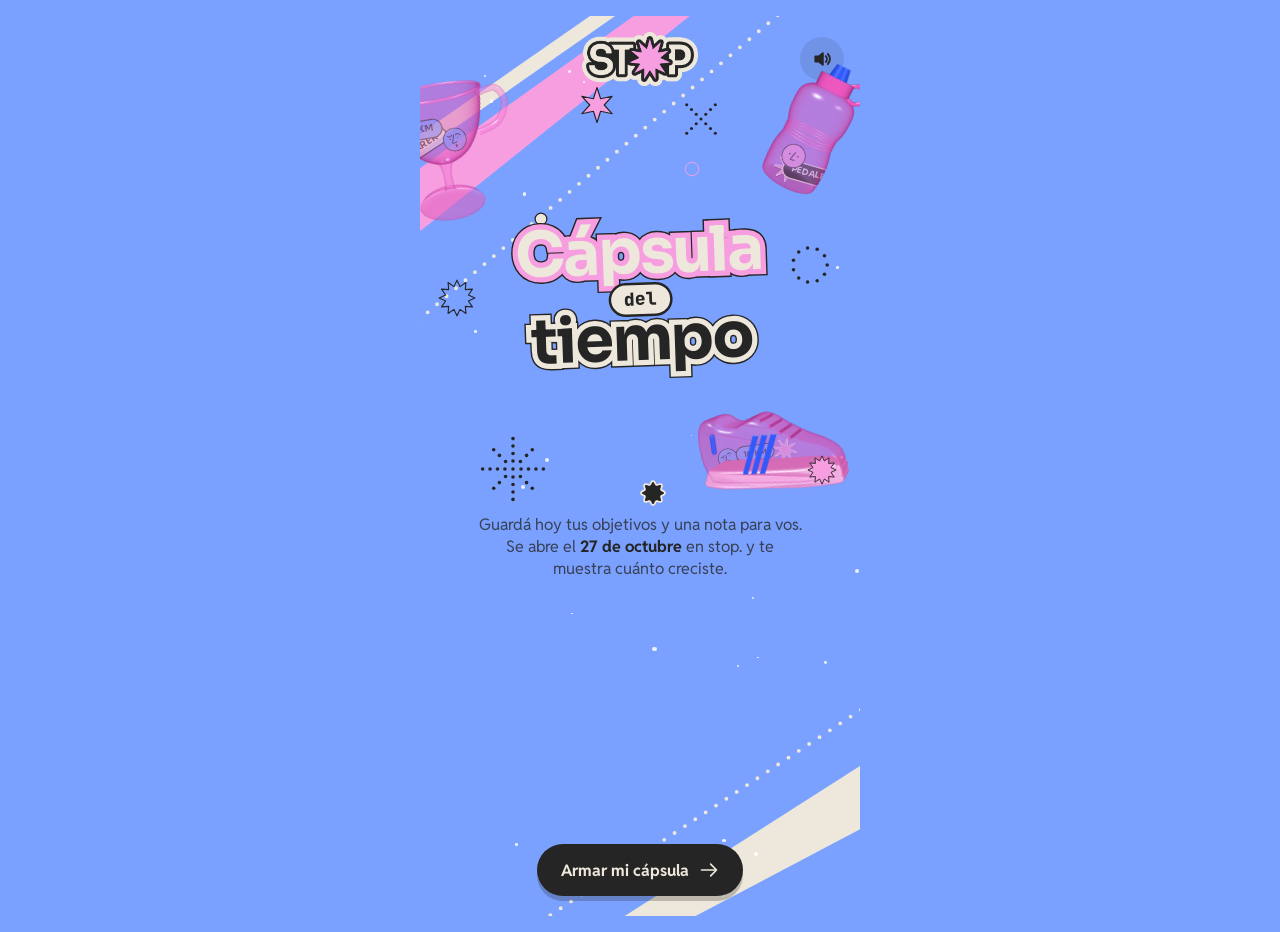
==== commit 550182e9: "Identidad STOP: logo nuevo, título del Figma, franjas y elementos nuevos; zapatilla reemplaza al sob" ====
--- a/docs/index.html
+++ b/docs/index.html
@@ -6,7 +6,7 @@
   <meta name="theme-color" content="#7aa1ff">
   <meta name="description" content="Guardá tus objetivos y una nota para vos. Tu cápsula se abre el 27 de octubre en stop. y te muestra cuánto creciste.">
   <title>Cápsula del tiempo · stop.</title>
-  <link rel="icon" href="assets/capsulas/trofeo-frente.png">
+  <link rel="icon" href="assets/marca/logo-stop.png">
   <link rel="preconnect" href="https://fonts.googleapis.com">
   <link rel="preconnect" href="https://fonts.gstatic.com" crossorigin>
   <link href="https://fonts.googleapis.com/css2?family=JetBrains+Mono:wght@700;800&family=Reddit+Sans:wght@400;600;700&family=Sora:wght@400;600;700&display=swap" rel="stylesheet">
@@ -35,7 +35,7 @@
       <div class="cielo" aria-hidden="true"></div>
       <header class="top" data-anim>
         <span class="header__lado" aria-hidden="true"></span>
-        <span class="marca" role="img" aria-label="stop."><span class="sticker sticker--rosa" data-texto="stop" aria-hidden="true">stop</span><span class="sticker sticker--rosa marca__punto" data-texto="." aria-hidden="true">.</span></span>
+        <img class="marca" src="assets/marca/logo-stop.png" alt="STOP" width="1604" height="742" draggable="false">
         <button class="icon-btn icon-btn--sonido" id="btn-sonido" type="button" aria-pressed="true" aria-label="Sonidos activados">
           <svg viewBox="0 0 24 24" aria-hidden="true"><path class="s-base" d="M4 9h4l5-4v14l-5-4H4z"/><path class="s-on" d="M16.5 8.5a5 5 0 0 1 0 7M19 6a8.5 8.5 0 0 1 0 12"/><path class="s-off" d="M16 9l5 6M21 9l-5 6"/></svg>
         </button>
@@ -49,7 +49,7 @@
           <h1 class="hero__titulo" id="t-inicio" tabindex="-1">
             <span class="sticker sticker--rosa" data-texto="Cápsula">Cápsula</span>
             <span class="hero__del">del</span>
-            <span class="sticker sticker--crema" data-texto="tiempo">tiempo</span>
+            <span class="sticker sticker--tiempo" data-texto="tiempo">tiempo</span>
           </h1>
         </div>
         <p class="bajada bajada--centro" data-anim>Guardá hoy tus objetivos y una nota para vos. Se abre el <strong data-fecha-evento>27 de octubre</strong> en stop. y te muestra cuánto creciste.</p>
@@ -350,7 +350,7 @@
       <div class="deco" id="deco-exito" aria-hidden="true"></div>
       <header class="top">
         <span class="header__lado" aria-hidden="true"></span>
-        <span class="marca marca--chica" role="img" aria-label="stop."><span class="sticker sticker--rosa" data-texto="stop" aria-hidden="true">stop</span><span class="sticker sticker--rosa marca__punto" data-texto="." aria-hidden="true">.</span></span>
+        <img class="marca marca--chica" src="assets/marca/logo-stop.png" alt="STOP" width="1604" height="742" draggable="false">
         <button class="icon-btn" id="btn-cerrar" type="button" aria-label="Volver al inicio">
           <svg viewBox="0 0 24 24" aria-hidden="true"><path d="M5 5l14 14M19 5L5 19"/></svg>
         </button>
--- a/docs/styles.css
+++ b/docs/styles.css
@@ -25,9 +25,9 @@
   --brillo-2: rgba(247, 158, 225, .9);
   --estrella: rgba(255, 255, 255, .85);
 }
-[data-tema="azul"] { --bg: var(--azul); }
-[data-tema="rosa"] { --bg: var(--rosa); --brillo-2: rgba(122, 161, 255, .9); }
-[data-tema="crema"] { --bg: var(--crema); --brillo-1: rgba(122, 161, 255, .7); --brillo-2: rgba(247, 158, 225, .8); --estrella: rgba(122, 161, 255, .7); }
+[data-tema="azul"] { --bg: var(--azul); --fr1: var(--rosa); --fr2: var(--crema); --fr-pts: var(--crema); }
+[data-tema="rosa"] { --bg: var(--rosa); --brillo-2: rgba(122, 161, 255, .9); --fr1: var(--azul); --fr2: var(--crema); --fr-pts: var(--crema); }
+[data-tema="crema"] { --bg: var(--crema); --fr1: var(--rosa); --fr2: var(--azul); --fr-pts: var(--oscuro); --brillo-1: rgba(122, 161, 255, .7); --brillo-2: rgba(247, 158, 225, .8); --estrella: rgba(122, 161, 255, .7); }
 [data-tema="negro"] {
   --bg: #1d1d1f;
   --tinta: 237, 232, 219;
@@ -37,6 +37,7 @@
   --brillo-1: rgba(122, 161, 255, .75);
   --brillo-2: rgba(247, 158, 225, .7);
   --estrella: rgba(237, 232, 219, .8);
+  --fr1: var(--rosa); --fr2: var(--azul); --fr-pts: var(--crema);
   color-scheme: dark;
 }
 [data-tema] {
@@ -109,6 +110,19 @@
   background: var(--estrella);
   animation: titilar var(--d) ease-in-out infinite;
 }
+/* franjas diagonales de STOP: planas, entran desde la esquina y se mecen; la línea de puntos avanza */
+.franjas { position: absolute; inset: 0; width: 100%; height: 100%; overflow: visible; }
+.fr__1 { fill: var(--fr1, var(--rosa)); }
+.fr__2 { fill: var(--fr2, var(--azul)); }
+.fr__pts { fill: none; stroke: var(--fr-pts, var(--crema)); stroke-width: 3.4; stroke-linecap: round; stroke-dasharray: 0 11; animation: marchar 1.8s linear infinite; }
+.fr { animation: franja-entra 1s var(--ease-out) backwards, franja-mece 6s ease-in-out 1s infinite alternate; }
+.fr--a { --dx: -60px; --dy: -60px; }
+.fr--b { --dx: 60px; --dy: 60px; animation-delay: .15s, 1.15s; }
+.fr--b2 { --dx: -60px; --dy: 60px; animation-delay: .15s, 1.15s; }
+.fr--a2 { --dx: 60px; --dy: -60px; }
+@keyframes marchar { to { stroke-dashoffset: -22; } }
+@keyframes franja-entra { from { transform: translate(var(--dx), var(--dy)); opacity: 0; } }
+@keyframes franja-mece { to { transform: translate(calc(var(--dx) * -.08), calc(var(--dy) * -.08)); } }
 @keyframes titilar { 0%, 100% { opacity: .15; transform: scale(.6); } 50% { opacity: 1; transform: scale(1.2); } }
 
 .top {
@@ -279,18 +293,14 @@
 .sticker--crema { --c: var(--crema); color: var(--azul); }
 .sticker--grande { display: block; margin: 10px auto 0; text-align: center; font-size: 32px; width: max-content; max-width: calc(100% - 32px); outline: none; }
 
-/* logo del evento: Sora regular, interletrado cerrado, como post. */
-.marca { justify-self: center; display: inline-flex; align-items: baseline; padding: 6px 10px; }
-.marca .sticker { font: 400 40px/1 var(--f-titulo); letter-spacing: -.055em; }
-.marca .sticker::before { -webkit-text-stroke-width: .13em; }
-.marca .sticker::after { -webkit-text-stroke-width: .2em; }
-.marca--chica .sticker { font-size: 30px; }
-.marca__punto { margin-left: .02em; animation: picar 2.4s cubic-bezier(.3, 0, .5, 1) infinite; transform-origin: 50% 100%; }
-@keyframes picar {
-  0%, 55%, 100% { transform: translateY(0) scale(1, 1); }
-  62% { transform: translateY(0) scale(1.25, .7); }
-  75% { transform: translateY(-16px) scale(.9, 1.1); }
-  88% { transform: translateY(0) scale(1.15, .85); }
+/* logo del evento (Figma "Identidad general"): STOP con la explosión rosa en la O */
+.marca { justify-self: center; display: block; width: 116px; height: auto; user-select: none; transform-origin: 50% 60%; animation: latir 3.2s cubic-bezier(.3, 0, .5, 1) infinite; }
+.marca--chica { width: 92px; }
+@keyframes latir {
+  0%, 60%, 100% { transform: rotate(-3deg) scale(1); }
+  68% { transform: rotate(2deg) scale(1.08); }
+  78% { transform: rotate(-4deg) scale(.97); }
+  88% { transform: rotate(-2deg) scale(1.02); }
 }
 .por { display: flex; align-items: center; gap: 6px; margin: -4px 0 0; font: 800 11px var(--f-mono); text-transform: uppercase; color: var(--t-55); }
 .por img { width: 52px; height: auto; }
@@ -304,17 +314,20 @@
   margin: 0;
   display: flex; flex-direction: column; align-items: center;
   outline: none;
-  transform: rotate(-5deg);
+  transform: rotate(-2deg);
   animation: mecer 5s ease-in-out infinite alternate;
 }
-@keyframes mecer { to { transform: rotate(-1deg) translateY(-6px); } }
+@keyframes mecer { to { transform: rotate(1deg) translateY(-6px); } }
 .hero__titulo > * { animation: caer .8s var(--ease-rebote) backwards; }
 .hero__titulo > :nth-child(2) { animation-delay: .12s; }
 .hero__titulo > :nth-child(3) { animation-delay: .24s; }
 @keyframes caer { from { opacity: 0; transform: translateY(-50px) scale(.5) rotate(-12deg); } }
-.hero__titulo .sticker { font-size: 60px; }
-.hero__titulo .sticker--crema { margin-top: 0; }
-.hero__del { position: relative; z-index: 4; margin: 26px 0 -12px; padding: 4px 12px 5px; border-radius: 20px; background: var(--crema); color: var(--oscuro); box-shadow: 0 0 0 2px var(--oscuro); font: 800 17px/1 var(--f-mono); text-align: center; rotate: 6deg; }
+/* como en el Figma: "Cápsula" crema con borde rosa, "del" en pastilla, "tiempo" oscuro con borde crema */
+.hero__titulo .sticker { font-size: 62px; letter-spacing: -.035em; line-height: 1; }
+.hero__titulo .sticker::before { -webkit-text-stroke-width: .17em; }
+.hero__titulo .sticker::after { -webkit-text-stroke-width: .215em; }
+.sticker--tiempo { --c: var(--crema); color: var(--oscuro); }
+.hero__del { position: relative; z-index: 4; margin: 2px 0 -6px; padding: 5px 13px 6px; border-radius: 20px; background: var(--crema); color: var(--oscuro); box-shadow: 0 0 0 2.5px var(--oscuro); font: 800 18px/1 var(--f-mono); text-align: center; }
 
 .titulo-grande { margin: 12px 24px 0; text-align: center; font: 700 28px/1.15 var(--f-titulo); letter-spacing: -.02em; }
 
@@ -369,7 +382,7 @@
   text-transform: uppercase;
   white-space: nowrap;
 }
-.capsula--sobre .st { --fs: 4.8cqw; }
+.capsula--zapatilla .st { --fs: 5cqw; }
 .st--azul { --stbg: var(--azul); }
 .st--rosa { --stbg: var(--rosa); }
 .st--crema { --stbg: var(--crema); }
@@ -708,6 +721,15 @@
 .deco__flor-hueca svg { animation-direction: normal, reverse; }
 .deco__punto svg, .deco__punto-o svg { animation: aparecer-deco .6s var(--ease-rebote) calc(var(--i, 0) * 70ms) backwards, latido 2.4s ease-in-out calc(var(--i, 0) * -.4s) infinite; }
 .deco__aro svg { animation: aparecer-deco .6s var(--ease-rebote) calc(var(--i, 0) * 70ms) backwards, respirar 3s ease-in-out calc(var(--i, 0) * -.5s) infinite alternate; }
+.deco__estrella svg, .deco__explosion svg, .deco__aro-puntos svg { animation: aparecer-deco .6s var(--ease-rebote) calc(var(--i, 0) * 70ms) backwards, girar-lento 14s linear infinite; }
+.deco__explosion svg { animation-direction: normal, reverse; }
+.deco__estrella-llena svg, .deco__explosion-llena svg { animation: aparecer-deco .6s var(--ease-rebote) calc(var(--i, 0) * 70ms) backwards, saltito 3.2s var(--ease-rebote) calc(var(--i, 0) * -.6s) infinite; }
+.deco__x-puntos svg { animation: aparecer-deco .6s var(--ease-rebote) calc(var(--i, 0) * 70ms) backwards, vaiven 4s ease-in-out infinite alternate; }
+.deco__rayos svg { animation: aparecer-deco .6s var(--ease-rebote) calc(var(--i, 0) * 70ms) backwards, respirar 2.6s ease-in-out calc(var(--i, 0) * -.5s) infinite alternate; }
+.deco__rayos circle:nth-child(odd) { animation: titilar 2.2s ease-in-out infinite; transform-box: fill-box; transform-origin: center; }
+.deco__circulo svg { animation: aparecer-deco .6s var(--ease-rebote) calc(var(--i, 0) * 70ms) backwards, latido 2.8s ease-in-out calc(var(--i, 0) * -.4s) infinite; }
+@keyframes saltito { 0%, 70%, 100% { rotate: 0deg; scale: 1; } 78% { rotate: -18deg; scale: 1.18; } 88% { rotate: 10deg; scale: .94; } }
+@keyframes vaiven { from { rotate: -14deg; } to { rotate: 14deg; } }
 @keyframes flotar { 0% { transform: translate(0, 0); } 50% { transform: translate(var(--fx, 4px), var(--fy, -10px)); } 100% { transform: translate(calc(var(--fx, 4px) * -1), calc(var(--fy, -10px) * -.6)); } }
 @keyframes girar-lento { to { rotate: 360deg; } }
 @keyframes latido { 0%, 100% { scale: 1; } 50% { scale: 1.3; } }
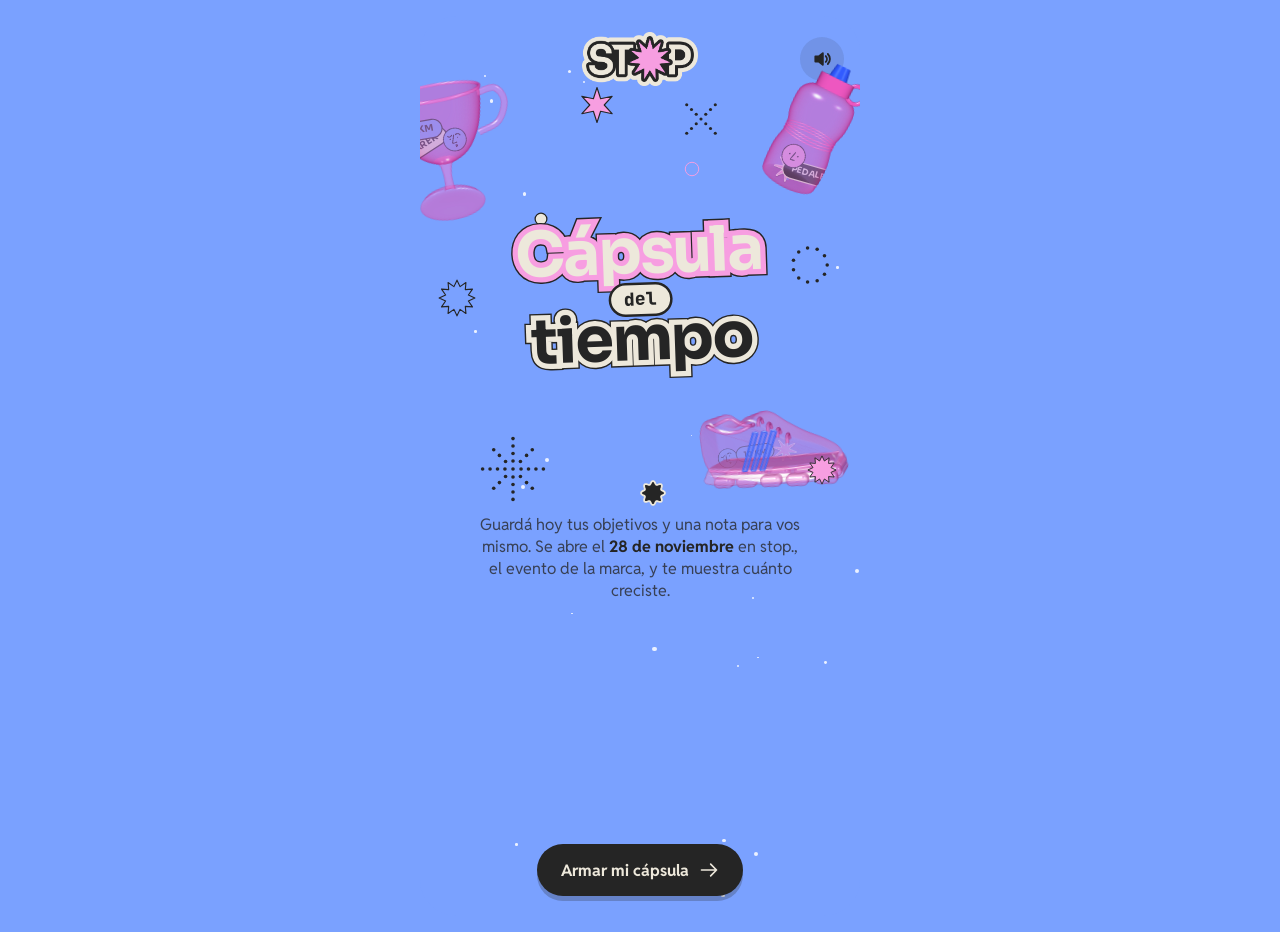
==== commit c40f1f85: "Evento el 28/11, intro manual, botella primera, botones en fila, lista de canciones plegable, cápsul" ====
--- a/docs/index.html
+++ b/docs/index.html
@@ -4,7 +4,7 @@
   <meta charset="utf-8">
   <meta name="viewport" content="width=device-width, initial-scale=1, viewport-fit=cover">
   <meta name="theme-color" content="#7aa1ff">
-  <meta name="description" content="Guardá tus objetivos y una nota para vos. Tu cápsula se abre el 27 de octubre en stop. y te muestra cuánto creciste.">
+  <meta name="description" content="Guardá tus objetivos y una nota para vos mismo. Tu cápsula se abre el 28 de noviembre en stop. y te muestra cuánto creciste.">
   <title>Cápsula del tiempo · stop.</title>
   <link rel="icon" href="assets/marca/logo-stop.png">
   <link rel="preconnect" href="https://fonts.googleapis.com">
@@ -52,7 +52,7 @@
             <span class="sticker sticker--tiempo" data-texto="tiempo">tiempo</span>
           </h1>
         </div>
-        <p class="bajada bajada--centro" data-anim>Guardá hoy tus objetivos y una nota para vos. Se abre el <strong data-fecha-evento>27 de octubre</strong> en stop. y te muestra cuánto creciste.</p>
+        <p class="bajada bajada--centro" data-anim>Guardá hoy tus objetivos y una nota para vos mismo. Se abre el <strong data-fecha-evento>28 de noviembre</strong> en stop., el evento de la marca, y te muestra cuánto creciste.</p>
       </div>
 
       <!-- estado: sellada, esperando -->
@@ -99,7 +99,7 @@
           </button>
           <button class="btn btn--secundario" id="btn-inicio-2" type="button" hidden></button>
         </div>
-        <button class="link" id="btn-simular" type="button" hidden>Demo: simular que llegó el 27/10</button>
+        <button class="link" id="btn-simular" type="button" hidden>Demo: simular que llegó el 28/11</button>
       </footer>
     </section>
 
@@ -220,7 +220,7 @@
       </header>
 
       <div class="contenido">
-        <p class="bajada bajada--centro" data-anim>La que te pone en movimiento. Va a sonar cuando abras la cápsula el 27/10.</p>
+        <p class="bajada bajada--centro" data-anim>La que te pone en movimiento. Va a sonar cuando abras la cápsula el 28/11.</p>
         <div class="disco-elegido" id="disco-elegido" data-anim aria-live="polite"></div>
         <div class="buscador" data-anim>
           <svg viewBox="0 0 24 24" aria-hidden="true"><circle cx="11" cy="11" r="7"/><path d="M20 20l-4-4"/></svg>
@@ -259,7 +259,7 @@
 
       <div class="contenido">
         <div class="preview" data-anim>
-          <span class="preview__label">Así la vas a leer el 27/10</span>
+          <span class="preview__label">Así la vas a leer el 28/11</span>
           <div class="deco" id="deco-nota" aria-hidden="true"></div>
           <div class="nota-slot" id="slot-nota" role="img" aria-label="Vista previa de tu nota"></div>
         </div>
@@ -320,7 +320,7 @@
         </button>
         <div class="header__centro">
           <span class="paso">paso 5 de 5</span>
-          <h1 class="header__titulo" id="t-sellar" tabindex="-1">Sellala y mandala al 27/10</h1>
+          <h1 class="header__titulo" id="t-sellar" tabindex="-1">Sellala y mandala al 28/11</h1>
         </div>
         <span class="header__lado" aria-hidden="true"></span>
       </header>
@@ -411,14 +411,23 @@
       <button class="btn btn--secundario" id="grupo-cancelar" type="button">Cancelar</button>
     </div>
   </dialog>
+  <dialog class="sheet sheet--logros" id="dlg-logros" aria-labelledby="dlg-logros-titulo">
+    <span class="sheet__asa" aria-hidden="true"></span>
+    <h2 id="dlg-logros-titulo">Mis logros</h2>
+    <p id="dlg-logros-texto"></p>
+    <ul class="logros" id="logros"></ul>
+    <div class="acciones">
+      <button class="btn btn--primario btn--ancho" id="logros-cerrar" type="button">Listo</button>
+    </div>
+  </dialog>
   <div class="toast" id="toast" role="status" aria-live="polite" hidden></div>
 
   <dialog class="sheet" id="dlg-borrar" aria-labelledby="dlg-titulo">
-    <h2 id="dlg-titulo">¿Romper la cápsula?</h2>
-    <p>Se borra la que tenés sellada en este teléfono y empezás de nuevo.</p>
+    <h2 id="dlg-titulo">¿Cambiar tu cápsula?</h2>
+    <p>Se borra la que tenés sellada en este teléfono y armás una nueva.</p>
     <div class="acciones">
       <button class="btn btn--primario" id="dlg-seguir" type="button">Mejor no</button>
-      <button class="btn btn--secundario" id="dlg-confirmar" type="button">Romperla</button>
+      <button class="btn btn--secundario" id="dlg-confirmar" type="button">Cambiarla</button>
     </div>
   </dialog>
 </body>
--- a/docs/styles.css
+++ b/docs/styles.css
@@ -25,9 +25,9 @@
   --brillo-2: rgba(247, 158, 225, .9);
   --estrella: rgba(255, 255, 255, .85);
 }
-[data-tema="azul"] { --bg: var(--azul); --fr1: var(--rosa); --fr2: var(--crema); --fr-pts: var(--crema); }
-[data-tema="rosa"] { --bg: var(--rosa); --brillo-2: rgba(122, 161, 255, .9); --fr1: var(--azul); --fr2: var(--crema); --fr-pts: var(--crema); }
-[data-tema="crema"] { --bg: var(--crema); --fr1: var(--rosa); --fr2: var(--azul); --fr-pts: var(--oscuro); --brillo-1: rgba(122, 161, 255, .7); --brillo-2: rgba(247, 158, 225, .8); --estrella: rgba(122, 161, 255, .7); }
+[data-tema="azul"] { --bg: var(--azul); }
+[data-tema="rosa"] { --bg: var(--rosa); --brillo-2: rgba(122, 161, 255, .9); }
+[data-tema="crema"] { --bg: var(--crema); --brillo-1: rgba(122, 161, 255, .7); --brillo-2: rgba(247, 158, 225, .8); --estrella: rgba(122, 161, 255, .7); }
 [data-tema="negro"] {
   --bg: #1d1d1f;
   --tinta: 237, 232, 219;
@@ -37,7 +37,7 @@
   --brillo-1: rgba(122, 161, 255, .75);
   --brillo-2: rgba(247, 158, 225, .7);
   --estrella: rgba(237, 232, 219, .8);
-  --fr1: var(--rosa); --fr2: var(--azul); --fr-pts: var(--crema);
+ 
   color-scheme: dark;
 }
 [data-tema] {
@@ -110,19 +110,6 @@
   background: var(--estrella);
   animation: titilar var(--d) ease-in-out infinite;
 }
-/* franjas diagonales de STOP: planas, entran desde la esquina y se mecen; la línea de puntos avanza */
-.franjas { position: absolute; inset: 0; width: 100%; height: 100%; overflow: visible; }
-.fr__1 { fill: var(--fr1, var(--rosa)); }
-.fr__2 { fill: var(--fr2, var(--azul)); }
-.fr__pts { fill: none; stroke: var(--fr-pts, var(--crema)); stroke-width: 3.4; stroke-linecap: round; stroke-dasharray: 0 11; animation: marchar 1.8s linear infinite; }
-.fr { animation: franja-entra 1s var(--ease-out) backwards, franja-mece 6s ease-in-out 1s infinite alternate; }
-.fr--a { --dx: -60px; --dy: -60px; }
-.fr--b { --dx: 60px; --dy: 60px; animation-delay: .15s, 1.15s; }
-.fr--b2 { --dx: -60px; --dy: 60px; animation-delay: .15s, 1.15s; }
-.fr--a2 { --dx: 60px; --dy: -60px; }
-@keyframes marchar { to { stroke-dashoffset: -22; } }
-@keyframes franja-entra { from { transform: translate(var(--dx), var(--dy)); opacity: 0; } }
-@keyframes franja-mece { to { transform: translate(calc(var(--dx) * -.08), calc(var(--dy) * -.08)); } }
 @keyframes titilar { 0%, 100% { opacity: .15; transform: scale(.6); } 50% { opacity: 1; transform: scale(1.2); } }
 
 .top {
@@ -519,7 +506,10 @@
 }
 .pregunta-card__texto { margin: 0 0 14px; font: 700 21px/1.25 var(--f-titulo); letter-spacing: -.01em; min-height: 52px; }
 .pregunta-card__texto.cambia { animation: entrar .45s var(--ease-rebote); }
-.pregunta-card__acciones { display: flex; flex-wrap: wrap; gap: 8px; }
+.pregunta-card__acciones { display: flex; gap: 6px; }
+/* las tres opciones siempre en la misma fila, también en celulares angostos */
+.pregunta-card__acciones .mini-btn { flex: 1 1 auto; justify-content: center; min-width: 0; padding: 8px 9px; gap: 5px; white-space: nowrap; font-size: clamp(11px, 3.3vw, 13px); }
+.pregunta-card__acciones .mini-btn svg { flex: none; width: 15px; height: 15px; }
 .chips { display: flex; flex-wrap: wrap; gap: 8px; margin-top: 10px; }
 .chip {
   min-height: 40px;
@@ -627,6 +617,9 @@
 .escena--sellar { flex: 1; min-height: 440px; display: grid; place-items: center; }
 .escena--sellar > .envase-slot, .escena--sellar > .silueta { grid-area: 1 / 1; }
 .escena--sellar .envase-slot { z-index: 2; margin-top: 118px; }
+/* cuando la notita entra, la cápsula sube y crece hasta ocupar el alto que tenía la nota */
+.escena--sellar > .envase-slot, .escena--sellar > .silueta { transition: margin-top .7s var(--ease-out), scale .7s var(--ease-rebote); }
+.escena--sellar.sin-nota > .envase-slot, .escena--sellar.sin-nota > .silueta { margin-top: 0; scale: 1.32; }
 .silueta {
   z-index: 1;
   width: min(270px, 68vw);
@@ -892,6 +885,9 @@
 /* ---------- botón de play (vista previa) ---------- */
 .canciones li { display: flex; align-items: center; gap: 6px; }
 .canciones li .cancion { flex: 1; min-width: 0; }
+.desplegar { flex: 1; display: inline-flex; align-items: center; justify-content: center; gap: 6px; min-height: 44px; margin-top: 2px; border: 0; border-radius: 22px; background: var(--t-10); color: var(--fg); font: 700 14px var(--f-texto); }
+.desplegar svg { width: 18px; height: 18px; fill: none; stroke: currentColor; stroke-width: 2.4; stroke-linecap: round; stroke-linejoin: round; transition: transform .3s var(--ease-out); }
+.desplegar[aria-expanded="true"] svg { transform: rotate(180deg); }
 .play {
   flex: none;
   position: relative;
@@ -1029,3 +1025,20 @@
 @media (prefers-reduced-motion: reduce) {
   *, *::before, *::after { animation-duration: .01ms !important; animation-iteration-count: 1 !important; transition-duration: .01ms !important; }
 }
+
+/* ---------- mis logros ---------- */
+.logros { list-style: none; margin: 0 0 20px; padding: 0; display: grid; gap: 10px; }
+.logros__item { display: flex; align-items: center; gap: 12px; padding: 10px 12px; border-radius: 18px; background: rgba(37, 37, 37, .06); }
+.logros__item--bloqueado { opacity: .55; }
+.logros__icono { flex: none; display: grid; place-items: center; width: 54px; height: 54px; border-radius: 50%; background: var(--oscuro); }
+.logros__icono svg { width: 44px; height: 44px; }
+.logros__item--bloqueado .logros__icono svg { width: 24px; height: 24px; }
+.logros__txt { display: flex; flex-direction: column; gap: 2px; min-width: 0; }
+.logros__txt strong { font: 700 16px var(--f-titulo); }
+.logros__txt small { font-size: 13px; color: rgba(37, 37, 37, .7); }
+
+/* ---------- cierre: nos vemos el año que viene ---------- */
+.chau__logo { width: 150px; height: auto; margin: 36px auto 18px; display: block; }
+.chau__titulo { margin: 0 0 14px; display: flex; flex-direction: column; align-items: center; }
+.chau__sticker { font-size: 38px; margin: 0; white-space: nowrap; max-width: none; }
+.chau__sticker--2 { margin-top: 2px; }
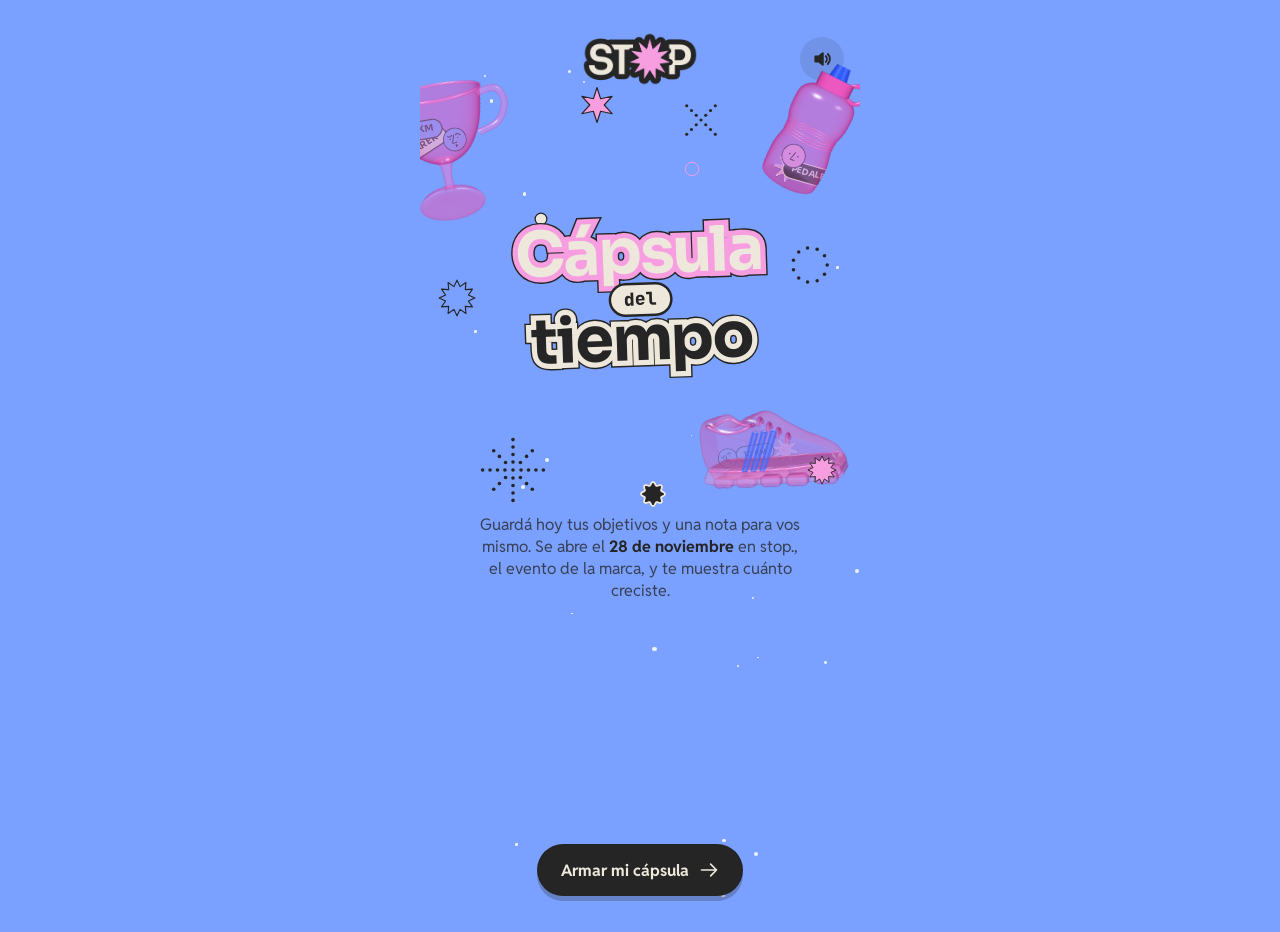
==== commit ad4bd26f: "Logo nuevo de STOP con contorno azul Co-Authored-By: Claude Opus 5.5 <noreply@anthropic.com> Claude-" ====
--- a/docs/index.html
+++ b/docs/index.html
@@ -35,7 +35,7 @@
       <div class="cielo" aria-hidden="true"></div>
       <header class="top" data-anim>
         <span class="header__lado" aria-hidden="true"></span>
-        <img class="marca" src="assets/marca/logo-stop.png" alt="STOP" width="1604" height="742" draggable="false">
+        <img class="marca" src="assets/marca/logo-stop.png" alt="STOP" width="535" height="248" draggable="false">
         <button class="icon-btn icon-btn--sonido" id="btn-sonido" type="button" aria-pressed="true" aria-label="Sonidos activados">
           <svg viewBox="0 0 24 24" aria-hidden="true"><path class="s-base" d="M4 9h4l5-4v14l-5-4H4z"/><path class="s-on" d="M16.5 8.5a5 5 0 0 1 0 7M19 6a8.5 8.5 0 0 1 0 12"/><path class="s-off" d="M16 9l5 6M21 9l-5 6"/></svg>
         </button>
@@ -350,7 +350,7 @@
       <div class="deco" id="deco-exito" aria-hidden="true"></div>
       <header class="top">
         <span class="header__lado" aria-hidden="true"></span>
-        <img class="marca marca--chica" src="assets/marca/logo-stop.png" alt="STOP" width="1604" height="742" draggable="false">
+        <img class="marca marca--chica" src="assets/marca/logo-stop.png" alt="STOP" width="535" height="248" draggable="false">
         <button class="icon-btn" id="btn-cerrar" type="button" aria-label="Volver al inicio">
           <svg viewBox="0 0 24 24" aria-hidden="true"><path d="M5 5l14 14M19 5L5 19"/></svg>
         </button>
